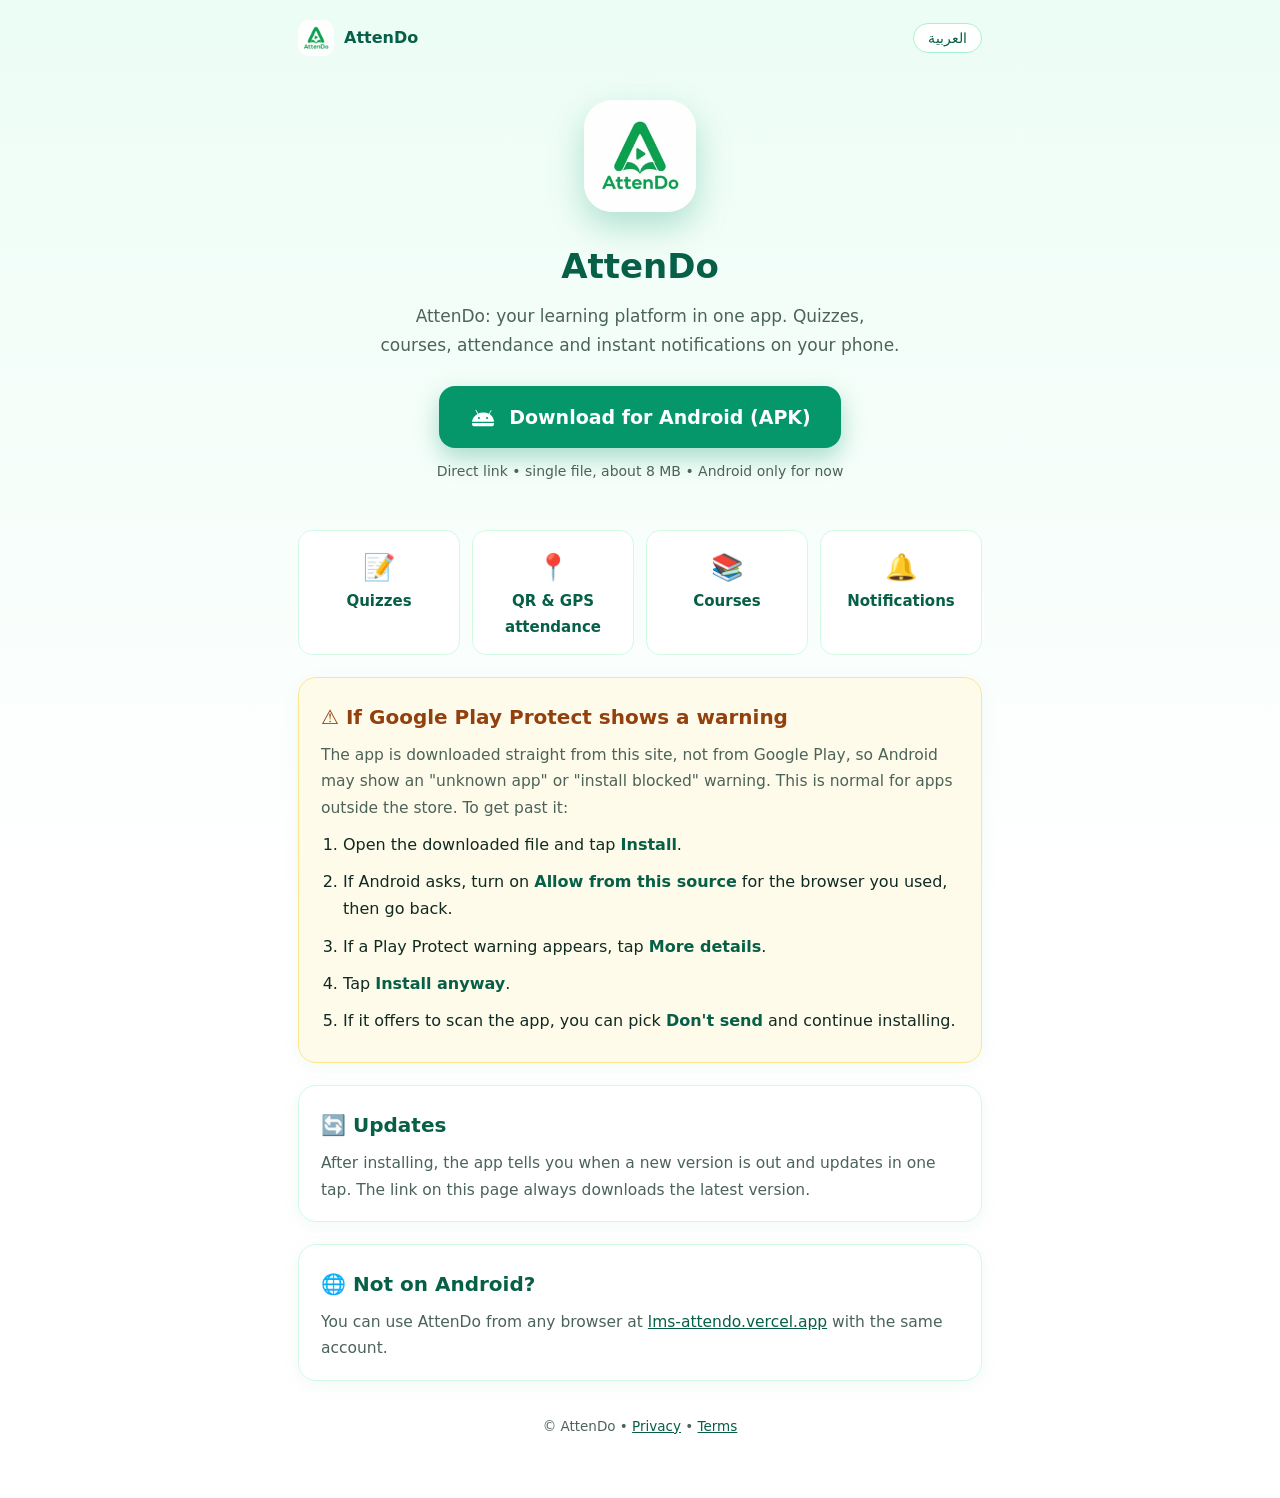
==== index.html @ 647e1b23 "Update fmt.Println message from 'Hello' to 'Goodbye'" ====
<!DOCTYPE html>
<html lang="ar" dir="rtl">
<head>
<meta charset="UTF-8">
<meta name="viewport" content="width=device-width, initial-scale=1">
<title>تحميل تطبيق AttenDo | أتيندو للأندرويد</title>
<meta name="description" content="حمّل تطبيق AttenDo (أتيندو) لأجهزة أندرويد برابط مباشر. Download the AttenDo Android app with a direct link.">
<meta name="theme-color" content="#059669">
<link rel="icon" href="[data-uri]">
<link rel="apple-touch-icon" href="[data-uri]">
<meta property="og:title" content="تحميل تطبيق AttenDo للأندرويد">
<meta property="og:description" content="تطبيق أتيندو التعليمي: اختبارات، حضور، مقررات. تحميل مباشر بدون متجر.">

<style>
*{box-sizing:border-box;margin:0;padding:0}
:root{--g:#059669;--gd:#065f46;--bg:#f0fdf4;--ink:#0f2a22;--mut:#4b6358}
body{font-family:system-ui,-apple-system,"Segoe UI",Tahoma,Arial,sans-serif;background:linear-gradient(180deg,#ecfdf5 0%,#fff 60%);color:var(--ink);line-height:1.7;min-height:100vh}
.wrap{max-width:720px;margin:0 auto;padding:20px 18px 60px}
.top{display:flex;justify-content:space-between;align-items:center;margin-bottom:8px}
.brand{display:flex;align-items:center;gap:10px;font-weight:800;color:var(--gd)}
.brand img{width:36px;height:36px;border-radius:10px}
.lang{border:1px solid #a7f3d0;background:#fff;color:var(--gd);border-radius:999px;padding:6px 14px;font-size:14px;cursor:pointer}
.hero{text-align:center;padding:36px 0 24px}
.hero img{width:112px;height:112px;border-radius:28px;box-shadow:0 14px 34px rgba(5,150,105,.28)}
h1{font-size:34px;margin:18px 0 6px;color:var(--gd)}
.sub{color:var(--mut);font-size:17px;max-width:520px;margin:0 auto 26px}
.btn{display:inline-flex;align-items:center;gap:12px;background:var(--g);color:#fff;text-decoration:none;font-weight:700;font-size:19px;padding:15px 30px;border-radius:16px;box-shadow:0 10px 24px rgba(5,150,105,.32);transition:transform .15s,background .15s}
.btn:hover{background:var(--gd);transform:translateY(-2px)}
.btn svg{width:28px;height:28px;fill:#fff;flex:none}
.meta{color:var(--mut);font-size:14px;margin-top:12px}
.card{background:#fff;border:1px solid #d1fae5;border-radius:18px;padding:22px 22px 18px;margin-top:22px;box-shadow:0 4px 18px rgba(5,150,105,.06)}
.card h2{font-size:20px;color:var(--gd);margin-bottom:8px}
.card p{color:var(--mut);font-size:15.5px}
ol{padding-inline-start:22px;margin-top:10px}
ol li{margin:10px 0;font-size:16px}
ol li b{color:var(--gd)}
.warn{background:#fffbeb;border-color:#fde68a}
.warn h2{color:#92400e}
.feat{display:grid;grid-template-columns:repeat(auto-fit,minmax(150px,1fr));gap:12px;margin-top:22px}
.feat div{background:#fff;border:1px solid #d1fae5;border-radius:14px;padding:14px;text-align:center;font-size:15px;font-weight:600;color:var(--gd)}
.feat .e{display:block;font-size:26px}
footer{text-align:center;color:var(--mut);font-size:13.5px;margin-top:34px}
a{color:var(--gd)}
.btn{color:#fff}
[data-l]{display:none}
html[lang=ar] [data-l=ar],html[lang=en] [data-l=en]{display:revert}
</style>
</head>
<body>
<div class="wrap">
  <div class="top">
    <div class="brand"><img src="[data-uri]" alt="AttenDo"><span>AttenDo</span></div>
    <button class="lang" id="lang" type="button">English</button>
  </div>

  <section class="hero">
    <img src="[data-uri]" alt="AttenDo">
    <h1>AttenDo</h1>
    <p class="sub" data-l="ar">أتيندو: منصتك التعليمية في تطبيق واحد. اختبارات ومقررات وحضور وإشعارات مباشرة على موبايلك.</p>
    <p class="sub" data-l="en">AttenDo: your learning platform in one app. Quizzes, courses, attendance and instant notifications on your phone.</p>
    <a class="btn" id="dl" href="https://github.com/edumahmoud/attendo-releases/releases/latest/download/AttenDo.apk" rel="noopener">
      <svg viewBox="0 0 24 24" aria-hidden="true"><path d="M17.6 9.5l1.7-3a.35.35 0 00-.6-.35l-1.7 3A10.2 10.2 0 0012 8.1c-1.5 0-2.9.3-4.1.9l-1.7-3a.35.35 0 10-.6.35l1.7 3A9.1 9.1 0 002.5 16h19a9.1 9.1 0 00-3.9-6.5zM8.5 13.7a.9.9 0 110-1.8.9.9 0 010 1.8zm7 0a.9.9 0 110-1.8.9.9 0 010 1.8zM2.5 17.2v.3A2.5 2.5 0 005 20h14a2.5 2.5 0 002.5-2.5v-.3z"/></svg>
      <span data-l="ar">تحميل للأندرويد (APK)</span><span data-l="en">Download for Android (APK)</span>
    </a>
    <p class="meta" data-l="ar">رابط مباشر • ملف واحد حوالي 8 ميجا • أندرويد فقط حاليًا</p>
    <p class="meta" data-l="en">Direct link • single file, about 8 MB • Android only for now</p>
  </section>

  <div class="feat">
    <div><span class="e">📝</span><b data-l="ar">اختبارات</b><b data-l="en">Quizzes</b></div>
    <div><span class="e">📍</span><b data-l="ar">حضور QR وGPS</b><b data-l="en">QR &amp; GPS attendance</b></div>
    <div><span class="e">📚</span><b data-l="ar">مقررات</b><b data-l="en">Courses</b></div>
    <div><span class="e">🔔</span><b data-l="ar">إشعارات</b><b data-l="en">Notifications</b></div>
  </div>

  <section class="card warn">
    <h2>⚠️ <span data-l="ar">لو ظهرت رسالة من Google Play Protect</span><span data-l="en">If Google Play Protect shows a warning</span></h2>
    <p data-l="ar">التطبيق بيتحمل مباشرة من الموقع مش من متجر Google Play، فأندرويد ممكن يعرض تحذير "تطبيق غير معروف" أو "تم حظر التثبيت". ده طبيعي لأي تطبيق خارج المتجر ولا يعني إن فيه مشكلة. خطوات التخطي:</p>
    <p data-l="en">The app is downloaded straight from this site, not from Google Play, so Android may show an "unknown app" or "install blocked" warning. This is normal for apps outside the store. To get past it:</p>
    <ol data-l="ar">
      <li>افتح الملف بعد التحميل واضغط <b>تثبيت</b>.</li>
      <li>لو طلب أندرويد السماح، فعّل <b>السماح من هذا المصدر</b> (للمتصفح اللي حمّلت منه) ثم ارجع.</li>
      <li>لو ظهر تحذير Play Protect، اضغط <b>مزيد من التفاصيل</b> (More details).</li>
      <li>اضغط <b>التثبيت على أي حال</b> (Install anyway).</li>
      <li>لو ظهر "فحص التطبيق"، ممكن تختار <b>عدم الإرسال</b> (Don't send) ثم تكمل التثبيت.</li>
    </ol>
    <ol data-l="en">
      <li>Open the downloaded file and tap <b>Install</b>.</li>
      <li>If Android asks, turn on <b>Allow from this source</b> for the browser you used, then go back.</li>
      <li>If a Play Protect warning appears, tap <b>More details</b>.</li>
      <li>Tap <b>Install anyway</b>.</li>
      <li>If it offers to scan the app, you can pick <b>Don't send</b> and continue installing.</li>
    </ol>
  </section>

  <section class="card">
    <h2>🔄 <span data-l="ar">التحديثات</span><span data-l="en">Updates</span></h2>
    <p data-l="ar">بعد التثبيت، التطبيق بيبلغك بنفسه لما يبقى فيه إصدار جديد ويحدّث بضغطة واحدة. الرابط هنا دايمًا بينزّل آخر إصدار.</p>
    <p data-l="en">After installing, the app tells you when a new version is out and updates in one tap. The link on this page always downloads the latest version.</p>
  </section>

  <section class="card">
    <h2>🌐 <span data-l="ar">مش أندرويد؟</span><span data-l="en">Not on Android?</span></h2>
    <p data-l="ar">تقدر تستخدم أتيندو من أي متصفح على <a href="https://lms-attendo.vercel.app">lms-attendo.vercel.app</a> بنفس الحساب.</p>
    <p data-l="en">You can use AttenDo from any browser at <a href="https://lms-attendo.vercel.app">lms-attendo.vercel.app</a> with the same account.</p>
  </section>

  <footer>
    <span data-l="ar">© AttenDo أتيندو • <a href="https://lms-attendo.vercel.app/privacy">الخصوصية</a> • <a href="https://lms-attendo.vercel.app/terms">الشروط</a></span>
    <span data-l="en">© AttenDo • <a href="https://lms-attendo.vercel.app/privacy">Privacy</a> • <a href="https://lms-attendo.vercel.app/terms">Terms</a></span>
  </footer>
</div>
<script>
(function(){
  var h=document.documentElement,b=document.getElementById('lang');
  function set(l){h.lang=l;h.dir=l==='ar'?'rtl':'ltr';b.textContent=l==='ar'?'English':'العربية';
    document.title=l==='ar'?'تحميل تطبيق AttenDo | أتيندو للأندرويد':'Download AttenDo for Android';
    try{localStorage.setItem('dl-lang',l)}catch(e){}}
  var s=null;try{s=localStorage.getItem('dl-lang')}catch(e){}
  if(!s&&!/^ar/i.test(navigator.language||'ar'))s='en';
  set(s||'ar');
  b.onclick=function(){set(h.lang==='ar'?'en':'ar')};
})();
</script>
</body>
</html>
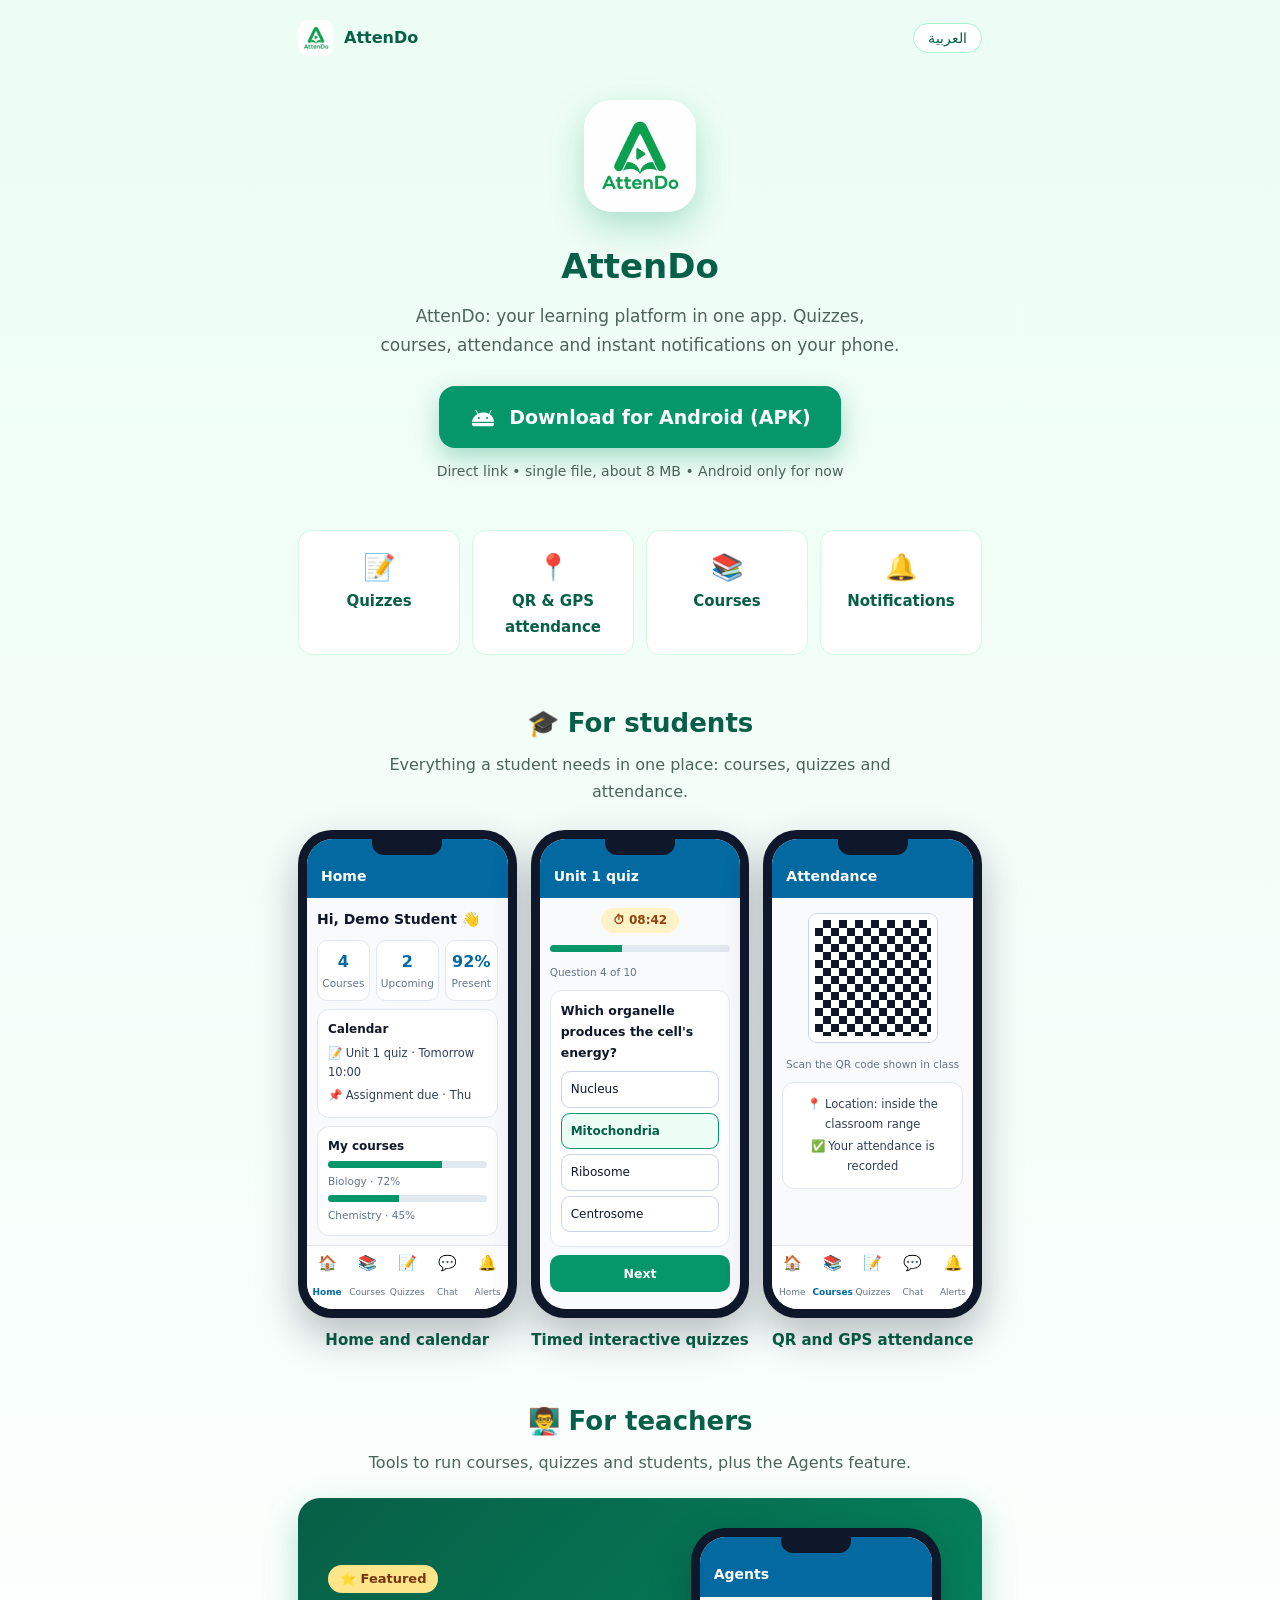
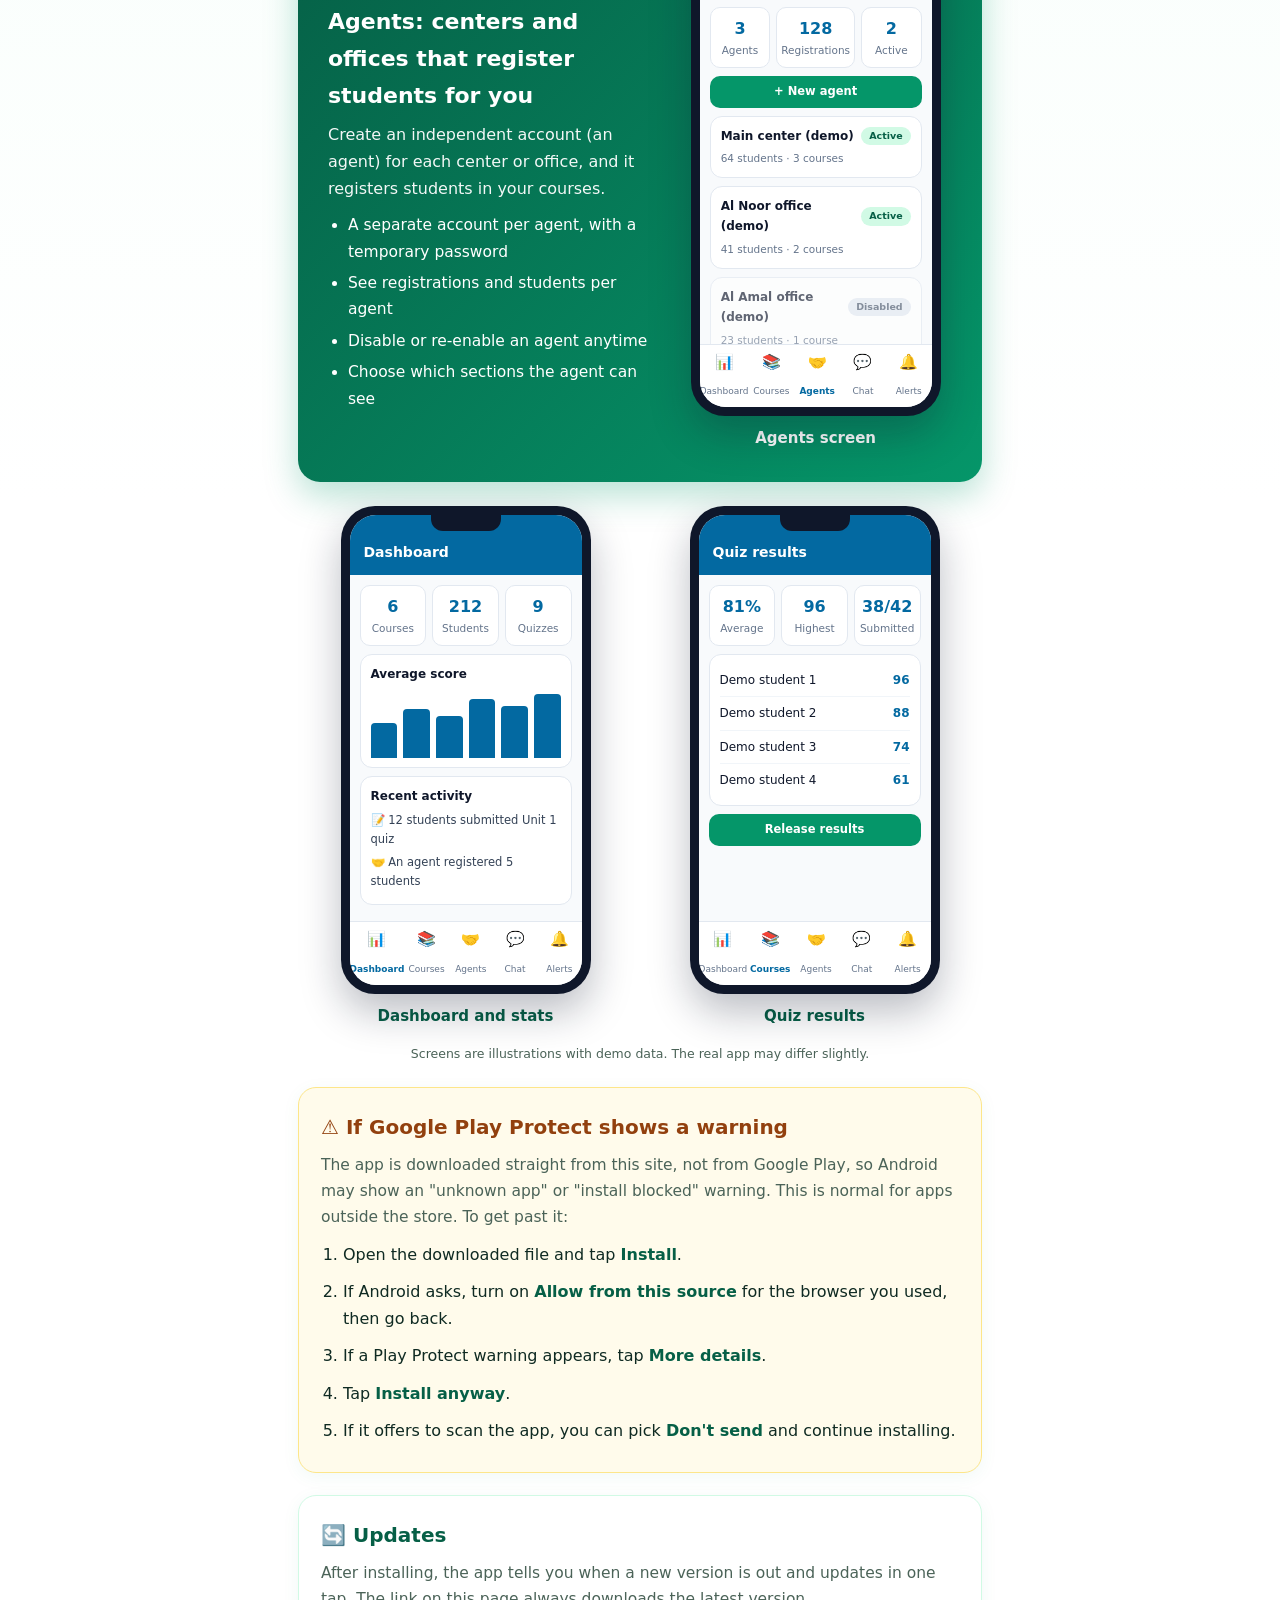
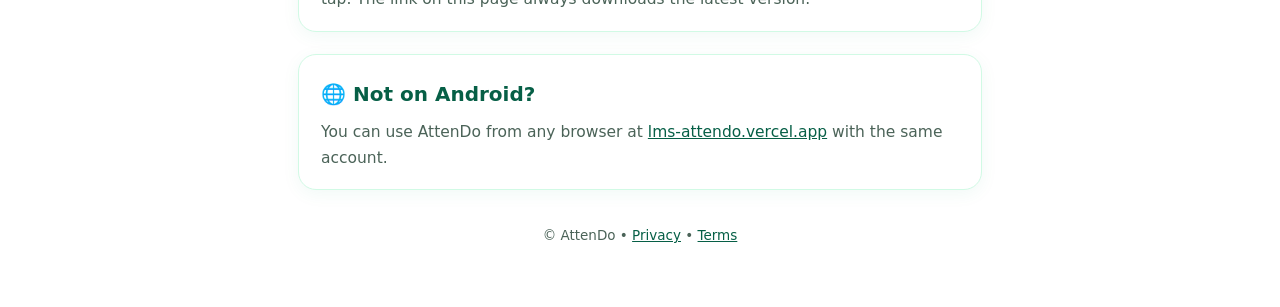
==== commit bd5e7fb6: "Add student and teacher screens, featured Agents section" ====
--- a/index.html
+++ b/index.html
@@ -44,6 +44,49 @@
 .btn{color:#fff}
 [data-l]{display:none}
 html[lang=ar] [data-l=ar],html[lang=en] [data-l=en]{display:revert}
+
+.sec{margin-top:46px}
+.sec>h2{font-size:26px;color:var(--gd);text-align:center}
+.sec>p.lead{color:var(--mut);text-align:center;max-width:560px;margin:6px auto 22px}
+.star{background:linear-gradient(135deg,#065f46,#059669);color:#fff;border-radius:22px;padding:24px 20px;display:grid;grid-template-columns:1fr;gap:18px;align-items:center;box-shadow:0 14px 34px rgba(5,150,105,.28)}
+.star h3{font-size:22px;margin-bottom:6px}.star p{opacity:.95;font-size:16px}
+.star ul{margin:10px 0 0;padding-inline-start:20px}.star li{margin:5px 0;font-size:15.5px}
+.tag{display:inline-block;background:#fde68a;color:#78350f;font-weight:700;font-size:13px;padding:3px 12px;border-radius:999px;margin-bottom:10px}
+.phones{display:grid;grid-template-columns:repeat(auto-fit,minmax(210px,1fr));gap:26px 14px;justify-items:center;margin-top:24px}
+.pf{margin:0;text-align:center;width:min(100%,250px)}
+.pf figcaption{margin-top:10px;font-weight:700;color:var(--gd);font-size:15px}
+.star .pf figcaption{color:#fff}
+.ph{background:#0f172a;border-radius:34px;padding:9px;box-shadow:0 18px 40px rgba(15,23,42,.28);position:relative}
+.nt{position:absolute;top:9px;left:50%;transform:translateX(-50%);width:70px;height:16px;background:#0f172a;border-radius:0 0 12px 12px;z-index:3}
+.sc{background:#f8fafc;border-radius:26px;height:470px;overflow:hidden;display:flex;flex-direction:column;text-align:start;color:#0f172a;direction:inherit}
+.ab{background:#0369a1;color:#fff;padding:26px 14px 10px;font-size:14px}
+.bd{flex:1;padding:10px;overflow:hidden;display:flex;flex-direction:column;gap:8px}
+.bd.c{align-items:center;text-align:center}
+.bn{display:flex;border-top:1px solid #e2e8f0;background:#fff;padding:5px 0}
+.bn div{flex:1;text-align:center;color:#64748b}.bn em{display:block;font-style:normal;font-size:15px}.bn small{font-size:9px}
+.bn .on{color:#0369a1;font-weight:700}
+.row3{display:flex;gap:6px}.st{flex:1;background:#fff;border:1px solid #e2e8f0;border-radius:10px;padding:7px 4px;text-align:center}
+.st b{display:block;font-size:16px;color:#0369a1}.st small{font-size:9px;display:block;white-space:nowrap;color:#64748b}
+.cd{background:#fff;border:1px solid #e2e8f0;border-radius:12px;padding:9px 10px;font-size:11.5px}
+.cd h4{font-size:12px;color:#0f172a;margin-bottom:4px}.cd p{margin:3px 0;color:#334155}
+.hi{font-weight:700;font-size:14px}
+.pb{height:7px;background:#e2e8f0;border-radius:9px;overflow:hidden;margin:4px 0}.pb i{display:block;height:100%;background:#059669}
+.bd small{font-size:10.5px;color:#64748b}
+.tm{align-self:center;background:#fef3c7;color:#92400e;border-radius:999px;padding:2px 12px;font-size:12px;font-weight:700}
+.q h4{font-size:12.5px;margin-bottom:8px}
+.op{border:1px solid #cbd5e1;border-radius:9px;padding:7px 9px;margin:5px 0;font-size:12px;background:#fff}
+.op.sel{border-color:#059669;background:#ecfdf5;color:#065f46;font-weight:700}
+.btn2{background:#059669;color:#fff;text-align:center;border-radius:10px;padding:8px;font-weight:700;font-size:12.5px}
+.btn2.sm{padding:6px;font-size:11.5px}
+.qr{width:128px;height:128px;margin:6px 0;border-radius:8px;background:
+ conic-gradient(#0f172a 25%,#fff 0 50%,#0f172a 0 75%,#fff 0) 0 0/16px 16px;border:6px solid #fff;box-shadow:0 0 0 1px #cbd5e1}
+.ag{display:flex;flex-wrap:wrap;align-items:center;gap:4px 6px}.ag b{font-size:12px;flex:1}.ag small{width:100%}
+.ag.off{opacity:.65}
+.bg{background:#d1fae5;color:#065f46;border-radius:999px;font-size:9.5px;padding:1px 8px;font-weight:700}.bg.g{background:#e2e8f0;color:#475569}
+.bars{display:flex;align-items:flex-end;gap:6px;height:70px}.bars i{flex:1;background:#0369a1;border-radius:4px 4px 0 0}
+.rw{display:flex;justify-content:space-between;padding:6px 0;border-bottom:1px solid #f1f5f9;font-size:12px}.rw:last-child{border:0}.rw b{color:#0369a1}
+.note{text-align:center;color:var(--mut);font-size:12.5px;margin-top:14px}
+@media(min-width:760px){.star{grid-template-columns:1.1fr .9fr;padding:30px}.star .pf{justify-self:center}}
 </style>
 </head>
 <body>
@@ -72,6 +115,64 @@
     <div><span class="e">📚</span><b data-l="ar">مقررات</b><b data-l="en">Courses</b></div>
     <div><span class="e">🔔</span><b data-l="ar">إشعارات</b><b data-l="en">Notifications</b></div>
   </div>
+
+
+  <section class="sec" id="student">
+    <h2>🎓 <span data-l="ar">للطالب</span><span data-l="en">For students</span></h2>
+    <p class="lead"><span data-l="ar">كل ما يحتاجه الطالب في مكان واحد: مقرراته واختباراته وحضوره.</span><span data-l="en">Everything a student needs in one place: courses, quizzes and attendance.</span></p>
+    <div class="phones">
+      <figure class="pf "><div class="ph"><div class="nt"></div><div class="sc"><div class="ab"><b><span data-l="ar">الرئيسية</span><span data-l="en">Home</span></b></div><div class="bd">
+<div class="hi"><span data-l="ar">أهلًا يا طالب تجريبي 👋</span><span data-l="en">Hi, Demo Student 👋</span></div>
+<div class="row3"><div class="st"><b>4</b><small><span data-l="ar">مقررات</span><span data-l="en">Courses</span></small></div><div class="st"><b>2</b><small><span data-l="ar">قادمة</span><span data-l="en">Upcoming</span></small></div><div class="st"><b>92%</b><small><span data-l="ar">الحضور</span><span data-l="en">Present</span></small></div></div>
+<div class="cd"><h4><span data-l="ar">التقويم</span><span data-l="en">Calendar</span></h4><p>📝 <span data-l="ar">اختبار الوحدة الأولى · غدًا 10:00</span><span data-l="en">Unit 1 quiz · Tomorrow 10:00</span></p><p>📌 <span data-l="ar">تسليم المهمة · الخميس</span><span data-l="en">Assignment due · Thu</span></p></div>
+<div class="cd"><h4><span data-l="ar">مقرراتي</span><span data-l="en">My courses</span></h4><div class="pb"><i style="width:72%"></i></div><small><span data-l="ar">الأحياء · 72%</span><span data-l="en">Biology · 72%</span></small><div class="pb"><i style="width:45%"></i></div><small><span data-l="ar">الكيمياء · 45%</span><span data-l="en">Chemistry · 45%</span></small></div>
+</div><div class="bn"><div class="on"><em>🏠</em><small><span data-l="ar">الرئيسية</span><span data-l="en">Home</span></small></div><div class=""><em>📚</em><small><span data-l="ar">المقررات</span><span data-l="en">Courses</span></small></div><div class=""><em>📝</em><small><span data-l="ar">الاختبارات</span><span data-l="en">Quizzes</span></small></div><div class=""><em>💬</em><small><span data-l="ar">المحادثات</span><span data-l="en">Chat</span></small></div><div class=""><em>🔔</em><small><span data-l="ar">الإشعارات</span><span data-l="en">Alerts</span></small></div></div></div></div><figcaption><span data-l="ar">الرئيسية والتقويم</span><span data-l="en">Home and calendar</span></figcaption></figure>
+      <figure class="pf "><div class="ph"><div class="nt"></div><div class="sc"><div class="ab"><b><span data-l="ar">اختبار الوحدة الأولى</span><span data-l="en">Unit 1 quiz</span></b></div><div class="bd">
+<div class="tm">⏱ 08:42</div><div class="pb"><i style="width:40%"></i></div><small><span data-l="ar">سؤال 4 من 10</span><span data-l="en">Question 4 of 10</span></small>
+<div class="cd q"><h4><span data-l="ar">أي عضو في الخلية مسؤول عن إنتاج الطاقة؟</span><span data-l="en">Which organelle produces the cell's energy?</span></h4>
+<div class="op"><span data-l="ar">النواة</span><span data-l="en">Nucleus</span></div><div class="op sel"><span data-l="ar">الميتوكوندريا</span><span data-l="en">Mitochondria</span></div><div class="op"><span data-l="ar">الريبوسوم</span><span data-l="en">Ribosome</span></div><div class="op"><span data-l="ar">الجسم المركزي</span><span data-l="en">Centrosome</span></div></div>
+<div class="btn2"><span data-l="ar">التالي</span><span data-l="en">Next</span></div></div></div></div><figcaption><span data-l="ar">اختبارات تفاعلية بتوقيت</span><span data-l="en">Timed interactive quizzes</span></figcaption></figure>
+      <figure class="pf "><div class="ph"><div class="nt"></div><div class="sc"><div class="ab"><b><span data-l="ar">تسجيل الحضور</span><span data-l="en">Attendance</span></b></div><div class="bd c">
+<div class="qr"></div><small><span data-l="ar">امسح رمز QR المعروض في القاعة</span><span data-l="en">Scan the QR code shown in class</span></small>
+<div class="cd" style="width:100%"><p>📍 <span data-l="ar">الموقع: داخل نطاق القاعة</span><span data-l="en">Location: inside the classroom range</span></p><p>✅ <span data-l="ar">تم تسجيل حضورك</span><span data-l="en">Your attendance is recorded</span></p></div></div><div class="bn"><div class=""><em>🏠</em><small><span data-l="ar">الرئيسية</span><span data-l="en">Home</span></small></div><div class="on"><em>📚</em><small><span data-l="ar">المقررات</span><span data-l="en">Courses</span></small></div><div class=""><em>📝</em><small><span data-l="ar">الاختبارات</span><span data-l="en">Quizzes</span></small></div><div class=""><em>💬</em><small><span data-l="ar">المحادثات</span><span data-l="en">Chat</span></small></div><div class=""><em>🔔</em><small><span data-l="ar">الإشعارات</span><span data-l="en">Alerts</span></small></div></div></div></div><figcaption><span data-l="ar">حضور بـ QR وGPS</span><span data-l="en">QR and GPS attendance</span></figcaption></figure>
+    </div>
+  </section>
+
+  <section class="sec" id="teacher">
+    <h2>👨‍🏫 <span data-l="ar">للمعلم</span><span data-l="en">For teachers</span></h2>
+    <p class="lead"><span data-l="ar">أدوات لإدارة المقررات والاختبارات والطلاب، ومعها ميزة الوكلاء.</span><span data-l="en">Tools to run courses, quizzes and students, plus the Agents feature.</span></p>
+    <div class="star">
+      <div>
+        <span class="tag">⭐ <span data-l="ar">ميزة مميزة</span><span data-l="en">Featured</span></span>
+        <h3><span data-l="ar">الوكلاء: مراكز ومكاتب تسجّل لك الطلاب</span><span data-l="en">Agents: centers and offices that register students for you</span></h3>
+        <p><span data-l="ar">أنشئ لكل مركز أو مكتب حسابًا مستقلًا (وكيل)، وهو يسجّل الطلاب في مقرراتك.</span><span data-l="en">Create an independent account (an agent) for each center or office, and it registers students in your courses.</span></p>
+        <ul>
+          <li><span data-l="ar">حساب مستقل لكل وكيل، بكلمة مرور مؤقتة</span><span data-l="en">A separate account per agent, with a temporary password</span></li>
+          <li><span data-l="ar">متابعة عدد التسجيلات والطلاب لكل وكيل</span><span data-l="en">See registrations and students per agent</span></li>
+          <li><span data-l="ar">إيقاف الوكيل أو تنشيطه في أي وقت</span><span data-l="en">Disable or re-enable an agent anytime</span></li>
+          <li><span data-l="ar">تحكّم في الأقسام التي يراها الوكيل</span><span data-l="en">Choose which sections the agent can see</span></li>
+        </ul>
+      </div>
+      <figure class="pf "><div class="ph"><div class="nt"></div><div class="sc"><div class="ab"><b><span data-l="ar">الوكلاء</span><span data-l="en">Agents</span></b></div><div class="bd">
+<div class="row3"><div class="st"><b>3</b><small><span data-l="ar">الوكلاء</span><span data-l="en">Agents</span></small></div><div class="st"><b>128</b><small><span data-l="ar">تسجيلات</span><span data-l="en">Registrations</span></small></div><div class="st"><b>2</b><small><span data-l="ar">نشط</span><span data-l="en">Active</span></small></div></div>
+<div class="btn2 sm">+ <span data-l="ar">وكيل جديد</span><span data-l="en">New agent</span></div>
+<div class="cd ag"><b><span data-l="ar">المركز الرئيسي (تجريبي)</span><span data-l="en">Main center (demo)</span></b><span class="bg"><span data-l="ar">نشط</span><span data-l="en">Active</span></span><small><span data-l="ar">64 طالب · 3 مقررات</span><span data-l="en">64 students · 3 courses</span></small></div>
+<div class="cd ag"><b><span data-l="ar">مكتب النور (تجريبي)</span><span data-l="en">Al Noor office (demo)</span></b><span class="bg"><span data-l="ar">نشط</span><span data-l="en">Active</span></span><small><span data-l="ar">41 طالب · 2 مقررات</span><span data-l="en">41 students · 2 courses</span></small></div>
+<div class="cd ag off"><b><span data-l="ar">مكتب الأمل (تجريبي)</span><span data-l="en">Al Amal office (demo)</span></b><span class="bg g"><span data-l="ar">معطّل</span><span data-l="en">Disabled</span></span><small><span data-l="ar">23 طالب · مقرر واحد</span><span data-l="en">23 students · 1 course</span></small></div>
+</div><div class="bn"><div class=""><em>📊</em><small><span data-l="ar">لوحة التحكم</span><span data-l="en">Dashboard</span></small></div><div class=""><em>📚</em><small><span data-l="ar">المقررات</span><span data-l="en">Courses</span></small></div><div class="on"><em>🤝</em><small><span data-l="ar">الوكلاء</span><span data-l="en">Agents</span></small></div><div class=""><em>💬</em><small><span data-l="ar">المحادثات</span><span data-l="en">Chat</span></small></div><div class=""><em>🔔</em><small><span data-l="ar">الإشعارات</span><span data-l="en">Alerts</span></small></div></div></div></div><figcaption><span data-l="ar">شاشة الوكلاء</span><span data-l="en">Agents screen</span></figcaption></figure>
+    </div>
+    <div class="phones">
+      <figure class="pf "><div class="ph"><div class="nt"></div><div class="sc"><div class="ab"><b><span data-l="ar">لوحة التحكم</span><span data-l="en">Dashboard</span></b></div><div class="bd">
+<div class="row3"><div class="st"><b>6</b><small><span data-l="ar">مقررات</span><span data-l="en">Courses</span></small></div><div class="st"><b>212</b><small><span data-l="ar">طلاب</span><span data-l="en">Students</span></small></div><div class="st"><b>9</b><small><span data-l="ar">اختبارات</span><span data-l="en">Quizzes</span></small></div></div>
+<div class="cd"><h4><span data-l="ar">متوسط الدرجات</span><span data-l="en">Average score</span></h4><div class="bars"><i style="height:50%"></i><i style="height:70%"></i><i style="height:60%"></i><i style="height:85%"></i><i style="height:75%"></i><i style="height:92%"></i></div></div>
+<div class="cd"><h4><span data-l="ar">آخر النشاط</span><span data-l="en">Recent activity</span></h4><p>📝 <span data-l="ar">12 طالب سلّموا اختبار الوحدة 1</span><span data-l="en">12 students submitted Unit 1 quiz</span></p><p>🤝 <span data-l="ar">وكيل جديد سجّل 5 طلاب</span><span data-l="en">An agent registered 5 students</span></p></div></div><div class="bn"><div class="on"><em>📊</em><small><span data-l="ar">لوحة التحكم</span><span data-l="en">Dashboard</span></small></div><div class=""><em>📚</em><small><span data-l="ar">المقررات</span><span data-l="en">Courses</span></small></div><div class=""><em>🤝</em><small><span data-l="ar">الوكلاء</span><span data-l="en">Agents</span></small></div><div class=""><em>💬</em><small><span data-l="ar">المحادثات</span><span data-l="en">Chat</span></small></div><div class=""><em>🔔</em><small><span data-l="ar">الإشعارات</span><span data-l="en">Alerts</span></small></div></div></div></div><figcaption><span data-l="ar">لوحة التحكم والإحصائيات</span><span data-l="en">Dashboard and stats</span></figcaption></figure>
+      <figure class="pf "><div class="ph"><div class="nt"></div><div class="sc"><div class="ab"><b><span data-l="ar">نتائج الاختبار</span><span data-l="en">Quiz results</span></b></div><div class="bd">
+<div class="row3"><div class="st"><b>81%</b><small><span data-l="ar">المتوسط</span><span data-l="en">Average</span></small></div><div class="st"><b>96</b><small><span data-l="ar">أعلى درجة</span><span data-l="en">Highest</span></small></div><div class="st"><b>38/42</b><small><span data-l="ar">سلّموا</span><span data-l="en">Submitted</span></small></div></div>
+<div class="cd"><div class="rw"><span><span data-l="ar">طالب تجريبي ١</span><span data-l="en">Demo student 1</span></span><b>96</b></div><div class="rw"><span><span data-l="ar">طالب تجريبي ٢</span><span data-l="en">Demo student 2</span></span><b>88</b></div><div class="rw"><span><span data-l="ar">طالب تجريبي ٣</span><span data-l="en">Demo student 3</span></span><b>74</b></div><div class="rw"><span><span data-l="ar">طالب تجريبي ٤</span><span data-l="en">Demo student 4</span></span><b>61</b></div></div>
+<div class="btn2 sm"><span data-l="ar">إظهار النتائج للطلاب</span><span data-l="en">Release results</span></div></div><div class="bn"><div class=""><em>📊</em><small><span data-l="ar">لوحة التحكم</span><span data-l="en">Dashboard</span></small></div><div class="on"><em>📚</em><small><span data-l="ar">المقررات</span><span data-l="en">Courses</span></small></div><div class=""><em>🤝</em><small><span data-l="ar">الوكلاء</span><span data-l="en">Agents</span></small></div><div class=""><em>💬</em><small><span data-l="ar">المحادثات</span><span data-l="en">Chat</span></small></div><div class=""><em>🔔</em><small><span data-l="ar">الإشعارات</span><span data-l="en">Alerts</span></small></div></div></div></div><figcaption><span data-l="ar">نتائج الاختبارات</span><span data-l="en">Quiz results</span></figcaption></figure>
+    </div>
+    <p class="note"><span data-l="ar">الشاشات توضيحية وببيانات تجريبية. شكل التطبيق الفعلي قد يختلف قليلًا.</span><span data-l="en">Screens are illustrations with demo data. The real app may differ slightly.</span></p>
+  </section>
 
   <section class="card warn">
     <h2>⚠️ <span data-l="ar">لو ظهرت رسالة من Google Play Protect</span><span data-l="en">If Google Play Protect shows a warning</span></h2>
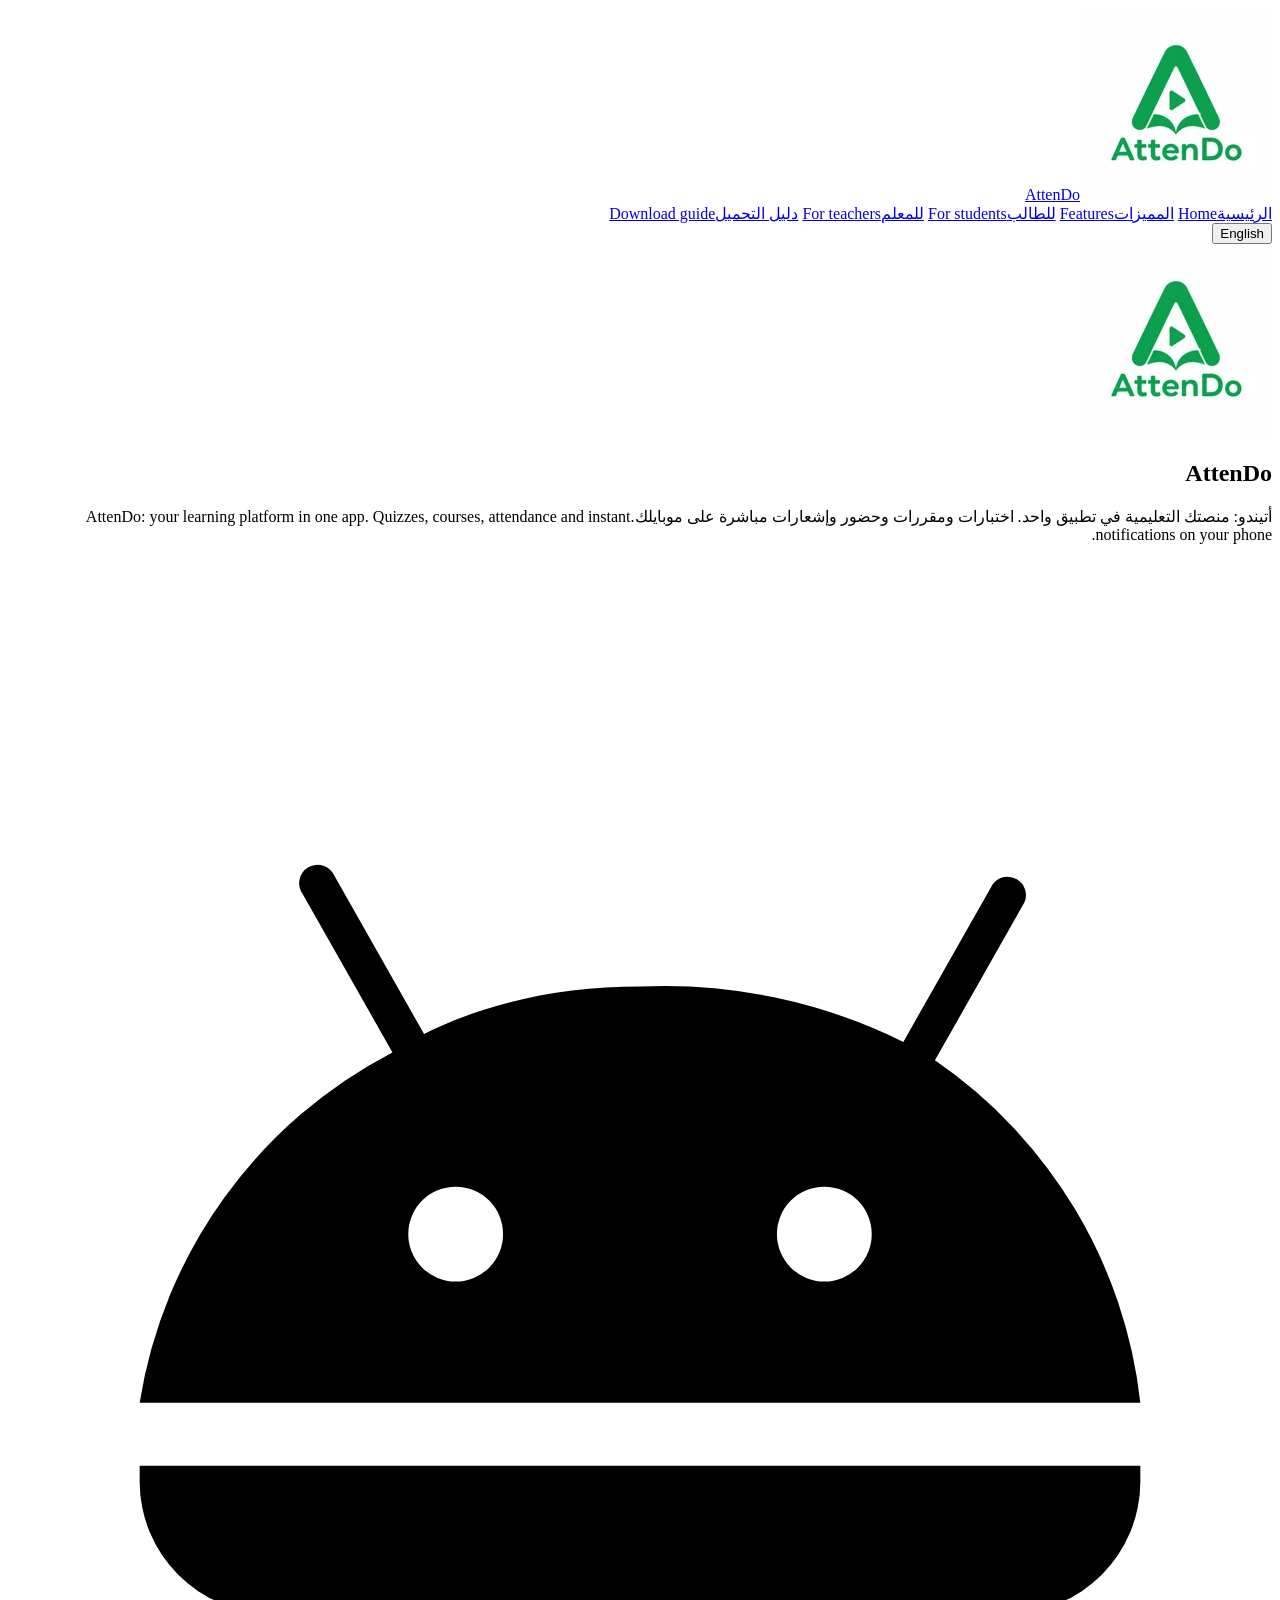
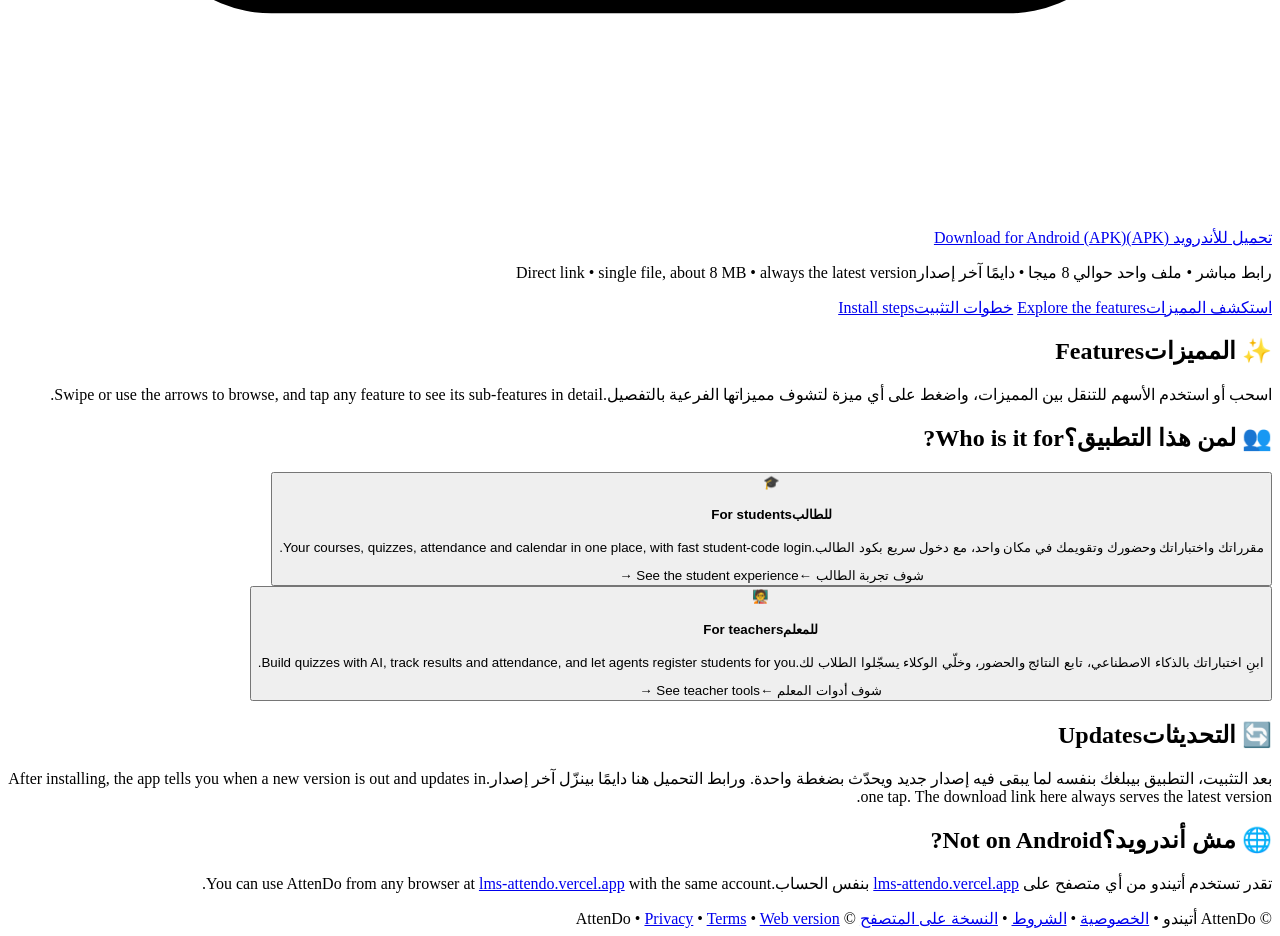
==== commit c6e3938e: "Rebuild home page for multi-page site with features carousel" ====
--- a/index.html
+++ b/index.html
@@ -3,224 +3,98 @@
 <head>
 <meta charset="UTF-8">
 <meta name="viewport" content="width=device-width, initial-scale=1">
-<title>تحميل تطبيق AttenDo | أتيندو للأندرويد</title>
-<meta name="description" content="حمّل تطبيق AttenDo (أتيندو) لأجهزة أندرويد برابط مباشر. Download the AttenDo Android app with a direct link.">
+<title>AttenDo أتيندو | تحميل تطبيق الأندرويد</title>
+<meta name="description" content="حمّل تطبيق AttenDo (أتيندو) لأجهزة أندرويد برابط مباشر: اختبارات، حضور، مقررات، وكلاء. Download the AttenDo Android app with a direct link.">
 <meta name="theme-color" content="#059669">
-<link rel="icon" href="[data-uri]">
+<link rel="icon" href="[data-uri]">
 <link rel="apple-touch-icon" href="[data-uri]">
-<meta property="og:title" content="تحميل تطبيق AttenDo للأندرويد">
-<meta property="og:description" content="تطبيق أتيندو التعليمي: اختبارات، حضور، مقررات. تحميل مباشر بدون متجر.">
-
-<style>
-*{box-sizing:border-box;margin:0;padding:0}
-:root{--g:#059669;--gd:#065f46;--bg:#f0fdf4;--ink:#0f2a22;--mut:#4b6358}
-body{font-family:system-ui,-apple-system,"Segoe UI",Tahoma,Arial,sans-serif;background:linear-gradient(180deg,#ecfdf5 0%,#fff 60%);color:var(--ink);line-height:1.7;min-height:100vh}
-.wrap{max-width:720px;margin:0 auto;padding:20px 18px 60px}
-.top{display:flex;justify-content:space-between;align-items:center;margin-bottom:8px}
-.brand{display:flex;align-items:center;gap:10px;font-weight:800;color:var(--gd)}
-.brand img{width:36px;height:36px;border-radius:10px}
-.lang{border:1px solid #a7f3d0;background:#fff;color:var(--gd);border-radius:999px;padding:6px 14px;font-size:14px;cursor:pointer}
-.hero{text-align:center;padding:36px 0 24px}
-.hero img{width:112px;height:112px;border-radius:28px;box-shadow:0 14px 34px rgba(5,150,105,.28)}
-h1{font-size:34px;margin:18px 0 6px;color:var(--gd)}
-.sub{color:var(--mut);font-size:17px;max-width:520px;margin:0 auto 26px}
-.btn{display:inline-flex;align-items:center;gap:12px;background:var(--g);color:#fff;text-decoration:none;font-weight:700;font-size:19px;padding:15px 30px;border-radius:16px;box-shadow:0 10px 24px rgba(5,150,105,.32);transition:transform .15s,background .15s}
-.btn:hover{background:var(--gd);transform:translateY(-2px)}
-.btn svg{width:28px;height:28px;fill:#fff;flex:none}
-.meta{color:var(--mut);font-size:14px;margin-top:12px}
-.card{background:#fff;border:1px solid #d1fae5;border-radius:18px;padding:22px 22px 18px;margin-top:22px;box-shadow:0 4px 18px rgba(5,150,105,.06)}
-.card h2{font-size:20px;color:var(--gd);margin-bottom:8px}
-.card p{color:var(--mut);font-size:15.5px}
-ol{padding-inline-start:22px;margin-top:10px}
-ol li{margin:10px 0;font-size:16px}
-ol li b{color:var(--gd)}
-.warn{background:#fffbeb;border-color:#fde68a}
-.warn h2{color:#92400e}
-.feat{display:grid;grid-template-columns:repeat(auto-fit,minmax(150px,1fr));gap:12px;margin-top:22px}
-.feat div{background:#fff;border:1px solid #d1fae5;border-radius:14px;padding:14px;text-align:center;font-size:15px;font-weight:600;color:var(--gd)}
-.feat .e{display:block;font-size:26px}
-footer{text-align:center;color:var(--mut);font-size:13.5px;margin-top:34px}
-a{color:var(--gd)}
-.btn{color:#fff}
-[data-l]{display:none}
-html[lang=ar] [data-l=ar],html[lang=en] [data-l=en]{display:revert}
-
-.sec{margin-top:46px}
-.sec>h2{font-size:26px;color:var(--gd);text-align:center}
-.sec>p.lead{color:var(--mut);text-align:center;max-width:560px;margin:6px auto 22px}
-.star{background:linear-gradient(135deg,#065f46,#059669);color:#fff;border-radius:22px;padding:24px 20px;display:grid;grid-template-columns:1fr;gap:18px;align-items:center;box-shadow:0 14px 34px rgba(5,150,105,.28)}
-.star h3{font-size:22px;margin-bottom:6px}.star p{opacity:.95;font-size:16px}
-.star ul{margin:10px 0 0;padding-inline-start:20px}.star li{margin:5px 0;font-size:15.5px}
-.tag{display:inline-block;background:#fde68a;color:#78350f;font-weight:700;font-size:13px;padding:3px 12px;border-radius:999px;margin-bottom:10px}
-.phones{display:grid;grid-template-columns:repeat(auto-fit,minmax(210px,1fr));gap:26px 14px;justify-items:center;margin-top:24px}
-.pf{margin:0;text-align:center;width:min(100%,250px)}
-.pf figcaption{margin-top:10px;font-weight:700;color:var(--gd);font-size:15px}
-.star .pf figcaption{color:#fff}
-.ph{background:#0f172a;border-radius:34px;padding:9px;box-shadow:0 18px 40px rgba(15,23,42,.28);position:relative}
-.nt{position:absolute;top:9px;left:50%;transform:translateX(-50%);width:70px;height:16px;background:#0f172a;border-radius:0 0 12px 12px;z-index:3}
-.sc{background:#f8fafc;border-radius:26px;height:470px;overflow:hidden;display:flex;flex-direction:column;text-align:start;color:#0f172a;direction:inherit}
-.ab{background:#0369a1;color:#fff;padding:26px 14px 10px;font-size:14px}
-.bd{flex:1;padding:10px;overflow:hidden;display:flex;flex-direction:column;gap:8px}
-.bd.c{align-items:center;text-align:center}
-.bn{display:flex;border-top:1px solid #e2e8f0;background:#fff;padding:5px 0}
-.bn div{flex:1;text-align:center;color:#64748b}.bn em{display:block;font-style:normal;font-size:15px}.bn small{font-size:9px}
-.bn .on{color:#0369a1;font-weight:700}
-.row3{display:flex;gap:6px}.st{flex:1;background:#fff;border:1px solid #e2e8f0;border-radius:10px;padding:7px 4px;text-align:center}
-.st b{display:block;font-size:16px;color:#0369a1}.st small{font-size:9px;display:block;white-space:nowrap;color:#64748b}
-.cd{background:#fff;border:1px solid #e2e8f0;border-radius:12px;padding:9px 10px;font-size:11.5px}
-.cd h4{font-size:12px;color:#0f172a;margin-bottom:4px}.cd p{margin:3px 0;color:#334155}
-.hi{font-weight:700;font-size:14px}
-.pb{height:7px;background:#e2e8f0;border-radius:9px;overflow:hidden;margin:4px 0}.pb i{display:block;height:100%;background:#059669}
-.bd small{font-size:10.5px;color:#64748b}
-.tm{align-self:center;background:#fef3c7;color:#92400e;border-radius:999px;padding:2px 12px;font-size:12px;font-weight:700}
-.q h4{font-size:12.5px;margin-bottom:8px}
-.op{border:1px solid #cbd5e1;border-radius:9px;padding:7px 9px;margin:5px 0;font-size:12px;background:#fff}
-.op.sel{border-color:#059669;background:#ecfdf5;color:#065f46;font-weight:700}
-.btn2{background:#059669;color:#fff;text-align:center;border-radius:10px;padding:8px;font-weight:700;font-size:12.5px}
-.btn2.sm{padding:6px;font-size:11.5px}
-.qr{width:128px;height:128px;margin:6px 0;border-radius:8px;background:
- conic-gradient(#0f172a 25%,#fff 0 50%,#0f172a 0 75%,#fff 0) 0 0/16px 16px;border:6px solid #fff;box-shadow:0 0 0 1px #cbd5e1}
-.ag{display:flex;flex-wrap:wrap;align-items:center;gap:4px 6px}.ag b{font-size:12px;flex:1}.ag small{width:100%}
-.ag.off{opacity:.65}
-.bg{background:#d1fae5;color:#065f46;border-radius:999px;font-size:9.5px;padding:1px 8px;font-weight:700}.bg.g{background:#e2e8f0;color:#475569}
-.bars{display:flex;align-items:flex-end;gap:6px;height:70px}.bars i{flex:1;background:#0369a1;border-radius:4px 4px 0 0}
-.rw{display:flex;justify-content:space-between;padding:6px 0;border-bottom:1px solid #f1f5f9;font-size:12px}.rw:last-child{border:0}.rw b{color:#0369a1}
-.note{text-align:center;color:var(--mut);font-size:12.5px;margin-top:14px}
-@media(min-width:760px){.star{grid-template-columns:1.1fr .9fr;padding:30px}.star .pf{justify-self:center}}
-</style>
+<meta property="og:title" content="AttenDo أتيندو | تطبيق الأندرويد">
+<meta property="og:description" content="تطبيق أتيندو التعليمي: اختبارات، حضور، مقررات، وكلاء. تحميل مباشر بدون متجر.">
+<link rel="stylesheet" href="assets/style.css">
 </head>
 <body>
+<header class="hdr"><div class="bar">
+  <a class="brand" href="index.html"><img src="[data-uri]" alt="AttenDo"><span>AttenDo</span></a>
+  <nav class="nav">
+    <a href="index.html"><span data-l="ar">الرئيسية</span><span data-l="en">Home</span></a>
+    <a href="features.html"><span data-l="ar">المميزات</span><span data-l="en">Features</span></a>
+    <a href="student.html"><span data-l="ar">للطالب</span><span data-l="en">For students</span></a>
+    <a href="teacher.html"><span data-l="ar">للمعلم</span><span data-l="en">For teachers</span></a>
+    <a href="download.html"><span data-l="ar">دليل التحميل</span><span data-l="en">Download guide</span></a>
+  </nav>
+  <button class="lang" id="lang" type="button">English</button>
+</div></header>
+
 <div class="wrap">
-  <div class="top">
-    <div class="brand"><img src="[data-uri]" alt="AttenDo"><span>AttenDo</span></div>
-    <button class="lang" id="lang" type="button">English</button>
-  </div>
-
   <section class="hero">
     <img src="[data-uri]" alt="AttenDo">
     <h1>AttenDo</h1>
-    <p class="sub" data-l="ar">أتيندو: منصتك التعليمية في تطبيق واحد. اختبارات ومقررات وحضور وإشعارات مباشرة على موبايلك.</p>
-    <p class="sub" data-l="en">AttenDo: your learning platform in one app. Quizzes, courses, attendance and instant notifications on your phone.</p>
-    <a class="btn" id="dl" href="https://github.com/edumahmoud/attendo-releases/releases/latest/download/AttenDo.apk" rel="noopener">
+    <p class="sub"><span data-l="ar">أتيندو: منصتك التعليمية في تطبيق واحد. اختبارات ومقررات وحضور وإشعارات مباشرة على موبايلك.</span><span data-l="en">AttenDo: your learning platform in one app. Quizzes, courses, attendance and instant notifications on your phone.</span></p>
+    <a class="btn" href="https://github.com/edumahmoud/attendo-releases/releases/latest/download/AttenDo.apk" rel="noopener">
       <svg viewBox="0 0 24 24" aria-hidden="true"><path d="M17.6 9.5l1.7-3a.35.35 0 00-.6-.35l-1.7 3A10.2 10.2 0 0012 8.1c-1.5 0-2.9.3-4.1.9l-1.7-3a.35.35 0 10-.6.35l1.7 3A9.1 9.1 0 002.5 16h19a9.1 9.1 0 00-3.9-6.5zM8.5 13.7a.9.9 0 110-1.8.9.9 0 010 1.8zm7 0a.9.9 0 110-1.8.9.9 0 010 1.8zM2.5 17.2v.3A2.5 2.5 0 005 20h14a2.5 2.5 0 002.5-2.5v-.3z"/></svg>
       <span data-l="ar">تحميل للأندرويد (APK)</span><span data-l="en">Download for Android (APK)</span>
     </a>
-    <p class="meta" data-l="ar">رابط مباشر • ملف واحد حوالي 8 ميجا • أندرويد فقط حاليًا</p>
-    <p class="meta" data-l="en">Direct link • single file, about 8 MB • Android only for now</p>
-  </section>
-
-  <div class="feat">
-    <div><span class="e">📝</span><b data-l="ar">اختبارات</b><b data-l="en">Quizzes</b></div>
-    <div><span class="e">📍</span><b data-l="ar">حضور QR وGPS</b><b data-l="en">QR &amp; GPS attendance</b></div>
-    <div><span class="e">📚</span><b data-l="ar">مقررات</b><b data-l="en">Courses</b></div>
-    <div><span class="e">🔔</span><b data-l="ar">إشعارات</b><b data-l="en">Notifications</b></div>
-  </div>
-
-
-  <section class="sec" id="student">
-    <h2>🎓 <span data-l="ar">للطالب</span><span data-l="en">For students</span></h2>
-    <p class="lead"><span data-l="ar">كل ما يحتاجه الطالب في مكان واحد: مقرراته واختباراته وحضوره.</span><span data-l="en">Everything a student needs in one place: courses, quizzes and attendance.</span></p>
-    <div class="phones">
-      <figure class="pf "><div class="ph"><div class="nt"></div><div class="sc"><div class="ab"><b><span data-l="ar">الرئيسية</span><span data-l="en">Home</span></b></div><div class="bd">
-<div class="hi"><span data-l="ar">أهلًا يا طالب تجريبي 👋</span><span data-l="en">Hi, Demo Student 👋</span></div>
-<div class="row3"><div class="st"><b>4</b><small><span data-l="ar">مقررات</span><span data-l="en">Courses</span></small></div><div class="st"><b>2</b><small><span data-l="ar">قادمة</span><span data-l="en">Upcoming</span></small></div><div class="st"><b>92%</b><small><span data-l="ar">الحضور</span><span data-l="en">Present</span></small></div></div>
-<div class="cd"><h4><span data-l="ar">التقويم</span><span data-l="en">Calendar</span></h4><p>📝 <span data-l="ar">اختبار الوحدة الأولى · غدًا 10:00</span><span data-l="en">Unit 1 quiz · Tomorrow 10:00</span></p><p>📌 <span data-l="ar">تسليم المهمة · الخميس</span><span data-l="en">Assignment due · Thu</span></p></div>
-<div class="cd"><h4><span data-l="ar">مقرراتي</span><span data-l="en">My courses</span></h4><div class="pb"><i style="width:72%"></i></div><small><span data-l="ar">الأحياء · 72%</span><span data-l="en">Biology · 72%</span></small><div class="pb"><i style="width:45%"></i></div><small><span data-l="ar">الكيمياء · 45%</span><span data-l="en">Chemistry · 45%</span></small></div>
-</div><div class="bn"><div class="on"><em>🏠</em><small><span data-l="ar">الرئيسية</span><span data-l="en">Home</span></small></div><div class=""><em>📚</em><small><span data-l="ar">المقررات</span><span data-l="en">Courses</span></small></div><div class=""><em>📝</em><small><span data-l="ar">الاختبارات</span><span data-l="en">Quizzes</span></small></div><div class=""><em>💬</em><small><span data-l="ar">المحادثات</span><span data-l="en">Chat</span></small></div><div class=""><em>🔔</em><small><span data-l="ar">الإشعارات</span><span data-l="en">Alerts</span></small></div></div></div></div><figcaption><span data-l="ar">الرئيسية والتقويم</span><span data-l="en">Home and calendar</span></figcaption></figure>
-      <figure class="pf "><div class="ph"><div class="nt"></div><div class="sc"><div class="ab"><b><span data-l="ar">اختبار الوحدة الأولى</span><span data-l="en">Unit 1 quiz</span></b></div><div class="bd">
-<div class="tm">⏱ 08:42</div><div class="pb"><i style="width:40%"></i></div><small><span data-l="ar">سؤال 4 من 10</span><span data-l="en">Question 4 of 10</span></small>
-<div class="cd q"><h4><span data-l="ar">أي عضو في الخلية مسؤول عن إنتاج الطاقة؟</span><span data-l="en">Which organelle produces the cell's energy?</span></h4>
-<div class="op"><span data-l="ar">النواة</span><span data-l="en">Nucleus</span></div><div class="op sel"><span data-l="ar">الميتوكوندريا</span><span data-l="en">Mitochondria</span></div><div class="op"><span data-l="ar">الريبوسوم</span><span data-l="en">Ribosome</span></div><div class="op"><span data-l="ar">الجسم المركزي</span><span data-l="en">Centrosome</span></div></div>
-<div class="btn2"><span data-l="ar">التالي</span><span data-l="en">Next</span></div></div></div></div><figcaption><span data-l="ar">اختبارات تفاعلية بتوقيت</span><span data-l="en">Timed interactive quizzes</span></figcaption></figure>
-      <figure class="pf "><div class="ph"><div class="nt"></div><div class="sc"><div class="ab"><b><span data-l="ar">تسجيل الحضور</span><span data-l="en">Attendance</span></b></div><div class="bd c">
-<div class="qr"></div><small><span data-l="ar">امسح رمز QR المعروض في القاعة</span><span data-l="en">Scan the QR code shown in class</span></small>
-<div class="cd" style="width:100%"><p>📍 <span data-l="ar">الموقع: داخل نطاق القاعة</span><span data-l="en">Location: inside the classroom range</span></p><p>✅ <span data-l="ar">تم تسجيل حضورك</span><span data-l="en">Your attendance is recorded</span></p></div></div><div class="bn"><div class=""><em>🏠</em><small><span data-l="ar">الرئيسية</span><span data-l="en">Home</span></small></div><div class="on"><em>📚</em><small><span data-l="ar">المقررات</span><span data-l="en">Courses</span></small></div><div class=""><em>📝</em><small><span data-l="ar">الاختبارات</span><span data-l="en">Quizzes</span></small></div><div class=""><em>💬</em><small><span data-l="ar">المحادثات</span><span data-l="en">Chat</span></small></div><div class=""><em>🔔</em><small><span data-l="ar">الإشعارات</span><span data-l="en">Alerts</span></small></div></div></div></div><figcaption><span data-l="ar">حضور بـ QR وGPS</span><span data-l="en">QR and GPS attendance</span></figcaption></figure>
+    <p class="meta"><span data-l="ar">رابط مباشر • ملف واحد حوالي 8 ميجا • دايمًا آخر إصدار</span><span data-l="en">Direct link • single file, about 8 MB • always the latest version</span></p>
+    <div class="cta-row">
+      <a class="btn ghost" href="features.html"><span data-l="ar">استكشف المميزات</span><span data-l="en">Explore the features</span></a>
+      <a class="btn ghost" href="download.html"><span data-l="ar">خطوات التثبيت</span><span data-l="en">Install steps</span></a>
     </div>
   </section>
 
-  <section class="sec" id="teacher">
-    <h2>👨‍🏫 <span data-l="ar">للمعلم</span><span data-l="en">For teachers</span></h2>
-    <p class="lead"><span data-l="ar">أدوات لإدارة المقررات والاختبارات والطلاب، ومعها ميزة الوكلاء.</span><span data-l="en">Tools to run courses, quizzes and students, plus the Agents feature.</span></p>
-    <div class="star">
-      <div>
-        <span class="tag">⭐ <span data-l="ar">ميزة مميزة</span><span data-l="en">Featured</span></span>
-        <h3><span data-l="ar">الوكلاء: مراكز ومكاتب تسجّل لك الطلاب</span><span data-l="en">Agents: centers and offices that register students for you</span></h3>
-        <p><span data-l="ar">أنشئ لكل مركز أو مكتب حسابًا مستقلًا (وكيل)، وهو يسجّل الطلاب في مقرراتك.</span><span data-l="en">Create an independent account (an agent) for each center or office, and it registers students in your courses.</span></p>
-        <ul>
-          <li><span data-l="ar">حساب مستقل لكل وكيل، بكلمة مرور مؤقتة</span><span data-l="en">A separate account per agent, with a temporary password</span></li>
-          <li><span data-l="ar">متابعة عدد التسجيلات والطلاب لكل وكيل</span><span data-l="en">See registrations and students per agent</span></li>
-          <li><span data-l="ar">إيقاف الوكيل أو تنشيطه في أي وقت</span><span data-l="en">Disable or re-enable an agent anytime</span></li>
-          <li><span data-l="ar">تحكّم في الأقسام التي يراها الوكيل</span><span data-l="en">Choose which sections the agent can see</span></li>
-        </ul>
-      </div>
-      <figure class="pf "><div class="ph"><div class="nt"></div><div class="sc"><div class="ab"><b><span data-l="ar">الوكلاء</span><span data-l="en">Agents</span></b></div><div class="bd">
-<div class="row3"><div class="st"><b>3</b><small><span data-l="ar">الوكلاء</span><span data-l="en">Agents</span></small></div><div class="st"><b>128</b><small><span data-l="ar">تسجيلات</span><span data-l="en">Registrations</span></small></div><div class="st"><b>2</b><small><span data-l="ar">نشط</span><span data-l="en">Active</span></small></div></div>
-<div class="btn2 sm">+ <span data-l="ar">وكيل جديد</span><span data-l="en">New agent</span></div>
-<div class="cd ag"><b><span data-l="ar">المركز الرئيسي (تجريبي)</span><span data-l="en">Main center (demo)</span></b><span class="bg"><span data-l="ar">نشط</span><span data-l="en">Active</span></span><small><span data-l="ar">64 طالب · 3 مقررات</span><span data-l="en">64 students · 3 courses</span></small></div>
-<div class="cd ag"><b><span data-l="ar">مكتب النور (تجريبي)</span><span data-l="en">Al Noor office (demo)</span></b><span class="bg"><span data-l="ar">نشط</span><span data-l="en">Active</span></span><small><span data-l="ar">41 طالب · 2 مقررات</span><span data-l="en">41 students · 2 courses</span></small></div>
-<div class="cd ag off"><b><span data-l="ar">مكتب الأمل (تجريبي)</span><span data-l="en">Al Amal office (demo)</span></b><span class="bg g"><span data-l="ar">معطّل</span><span data-l="en">Disabled</span></span><small><span data-l="ar">23 طالب · مقرر واحد</span><span data-l="en">23 students · 1 course</span></small></div>
-</div><div class="bn"><div class=""><em>📊</em><small><span data-l="ar">لوحة التحكم</span><span data-l="en">Dashboard</span></small></div><div class=""><em>📚</em><small><span data-l="ar">المقررات</span><span data-l="en">Courses</span></small></div><div class="on"><em>🤝</em><small><span data-l="ar">الوكلاء</span><span data-l="en">Agents</span></small></div><div class=""><em>💬</em><small><span data-l="ar">المحادثات</span><span data-l="en">Chat</span></small></div><div class=""><em>🔔</em><small><span data-l="ar">الإشعارات</span><span data-l="en">Alerts</span></small></div></div></div></div><figcaption><span data-l="ar">شاشة الوكلاء</span><span data-l="en">Agents screen</span></figcaption></figure>
-    </div>
-    <div class="phones">
-      <figure class="pf "><div class="ph"><div class="nt"></div><div class="sc"><div class="ab"><b><span data-l="ar">لوحة التحكم</span><span data-l="en">Dashboard</span></b></div><div class="bd">
-<div class="row3"><div class="st"><b>6</b><small><span data-l="ar">مقررات</span><span data-l="en">Courses</span></small></div><div class="st"><b>212</b><small><span data-l="ar">طلاب</span><span data-l="en">Students</span></small></div><div class="st"><b>9</b><small><span data-l="ar">اختبارات</span><span data-l="en">Quizzes</span></small></div></div>
-<div class="cd"><h4><span data-l="ar">متوسط الدرجات</span><span data-l="en">Average score</span></h4><div class="bars"><i style="height:50%"></i><i style="height:70%"></i><i style="height:60%"></i><i style="height:85%"></i><i style="height:75%"></i><i style="height:92%"></i></div></div>
-<div class="cd"><h4><span data-l="ar">آخر النشاط</span><span data-l="en">Recent activity</span></h4><p>📝 <span data-l="ar">12 طالب سلّموا اختبار الوحدة 1</span><span data-l="en">12 students submitted Unit 1 quiz</span></p><p>🤝 <span data-l="ar">وكيل جديد سجّل 5 طلاب</span><span data-l="en">An agent registered 5 students</span></p></div></div><div class="bn"><div class="on"><em>📊</em><small><span data-l="ar">لوحة التحكم</span><span data-l="en">Dashboard</span></small></div><div class=""><em>📚</em><small><span data-l="ar">المقررات</span><span data-l="en">Courses</span></small></div><div class=""><em>🤝</em><small><span data-l="ar">الوكلاء</span><span data-l="en">Agents</span></small></div><div class=""><em>💬</em><small><span data-l="ar">المحادثات</span><span data-l="en">Chat</span></small></div><div class=""><em>🔔</em><small><span data-l="ar">الإشعارات</span><span data-l="en">Alerts</span></small></div></div></div></div><figcaption><span data-l="ar">لوحة التحكم والإحصائيات</span><span data-l="en">Dashboard and stats</span></figcaption></figure>
-      <figure class="pf "><div class="ph"><div class="nt"></div><div class="sc"><div class="ab"><b><span data-l="ar">نتائج الاختبار</span><span data-l="en">Quiz results</span></b></div><div class="bd">
-<div class="row3"><div class="st"><b>81%</b><small><span data-l="ar">المتوسط</span><span data-l="en">Average</span></small></div><div class="st"><b>96</b><small><span data-l="ar">أعلى درجة</span><span data-l="en">Highest</span></small></div><div class="st"><b>38/42</b><small><span data-l="ar">سلّموا</span><span data-l="en">Submitted</span></small></div></div>
-<div class="cd"><div class="rw"><span><span data-l="ar">طالب تجريبي ١</span><span data-l="en">Demo student 1</span></span><b>96</b></div><div class="rw"><span><span data-l="ar">طالب تجريبي ٢</span><span data-l="en">Demo student 2</span></span><b>88</b></div><div class="rw"><span><span data-l="ar">طالب تجريبي ٣</span><span data-l="en">Demo student 3</span></span><b>74</b></div><div class="rw"><span><span data-l="ar">طالب تجريبي ٤</span><span data-l="en">Demo student 4</span></span><b>61</b></div></div>
-<div class="btn2 sm"><span data-l="ar">إظهار النتائج للطلاب</span><span data-l="en">Release results</span></div></div><div class="bn"><div class=""><em>📊</em><small><span data-l="ar">لوحة التحكم</span><span data-l="en">Dashboard</span></small></div><div class="on"><em>📚</em><small><span data-l="ar">المقررات</span><span data-l="en">Courses</span></small></div><div class=""><em>🤝</em><small><span data-l="ar">الوكلاء</span><span data-l="en">Agents</span></small></div><div class=""><em>💬</em><small><span data-l="ar">المحادثات</span><span data-l="en">Chat</span></small></div><div class=""><em>🔔</em><small><span data-l="ar">الإشعارات</span><span data-l="en">Alerts</span></small></div></div></div></div><figcaption><span data-l="ar">نتائج الاختبارات</span><span data-l="en">Quiz results</span></figcaption></figure>
-    </div>
-    <p class="note"><span data-l="ar">الشاشات توضيحية وببيانات تجريبية. شكل التطبيق الفعلي قد يختلف قليلًا.</span><span data-l="en">Screens are illustrations with demo data. The real app may differ slightly.</span></p>
+  <section class="sec" id="feat-car">
+    <h2>✨ <span data-l="ar">المميزات</span><span data-l="en">Features</span></h2>
+    <p class="lead"><span data-l="ar">اسحب أو استخدم الأسهم للتنقل بين المميزات، واضغط على أي ميزة لتشوف مميزاتها الفرعية بالتفصيل.</span><span data-l="en">Swipe or use the arrows to browse, and tap any feature to see its sub-features in detail.</span></p>
+    <div class="car" id="car"></div>
   </section>
 
-  <section class="card warn">
-    <h2>⚠️ <span data-l="ar">لو ظهرت رسالة من Google Play Protect</span><span data-l="en">If Google Play Protect shows a warning</span></h2>
-    <p data-l="ar">التطبيق بيتحمل مباشرة من الموقع مش من متجر Google Play، فأندرويد ممكن يعرض تحذير "تطبيق غير معروف" أو "تم حظر التثبيت". ده طبيعي لأي تطبيق خارج المتجر ولا يعني إن فيه مشكلة. خطوات التخطي:</p>
-    <p data-l="en">The app is downloaded straight from this site, not from Google Play, so Android may show an "unknown app" or "install blocked" warning. This is normal for apps outside the store. To get past it:</p>
-    <ol data-l="ar">
-      <li>افتح الملف بعد التحميل واضغط <b>تثبيت</b>.</li>
-      <li>لو طلب أندرويد السماح، فعّل <b>السماح من هذا المصدر</b> (للمتصفح اللي حمّلت منه) ثم ارجع.</li>
-      <li>لو ظهر تحذير Play Protect، اضغط <b>مزيد من التفاصيل</b> (More details).</li>
-      <li>اضغط <b>التثبيت على أي حال</b> (Install anyway).</li>
-      <li>لو ظهر "فحص التطبيق"، ممكن تختار <b>عدم الإرسال</b> (Don't send) ثم تكمل التثبيت.</li>
-    </ol>
-    <ol data-l="en">
-      <li>Open the downloaded file and tap <b>Install</b>.</li>
-      <li>If Android asks, turn on <b>Allow from this source</b> for the browser you used, then go back.</li>
-      <li>If a Play Protect warning appears, tap <b>More details</b>.</li>
-      <li>Tap <b>Install anyway</b>.</li>
-      <li>If it offers to scan the app, you can pick <b>Don't send</b> and continue installing.</li>
-    </ol>
+  <section class="sec">
+    <h2>👥 <span data-l="ar">لمن هذا التطبيق؟</span><span data-l="en">Who is it for?</span></h2>
+    <div class="kids" style="margin-top:20px">
+      <button class="kid" type="button" onclick="location.href='student.html'">
+        <span class="ic">🎓</span>
+        <h4><span data-l="ar">للطالب</span><span data-l="en">For students</span></h4>
+        <p><span data-l="ar">مقرراتك واختباراتك وحضورك وتقويمك في مكان واحد، مع دخول سريع بكود الطالب.</span><span data-l="en">Your courses, quizzes, attendance and calendar in one place, with fast student-code login.</span></p>
+        <span class="go"><span data-l="ar">شوف تجربة الطالب ←</span><span data-l="en">See the student experience →</span></span>
+      </button>
+      <button class="kid" type="button" onclick="location.href='teacher.html'">
+        <span class="ic">🧑‍🏫</span>
+        <h4><span data-l="ar">للمعلم</span><span data-l="en">For teachers</span></h4>
+        <p><span data-l="ar">ابنِ اختباراتك بالذكاء الاصطناعي، تابع النتائج والحضور، وخلّي الوكلاء يسجّلوا الطلاب لك.</span><span data-l="en">Build quizzes with AI, track results and attendance, and let agents register students for you.</span></p>
+        <span class="go"><span data-l="ar">شوف أدوات المعلم ←</span><span data-l="en">See teacher tools →</span></span>
+      </button>
+    </div>
   </section>
 
   <section class="card">
     <h2>🔄 <span data-l="ar">التحديثات</span><span data-l="en">Updates</span></h2>
-    <p data-l="ar">بعد التثبيت، التطبيق بيبلغك بنفسه لما يبقى فيه إصدار جديد ويحدّث بضغطة واحدة. الرابط هنا دايمًا بينزّل آخر إصدار.</p>
-    <p data-l="en">After installing, the app tells you when a new version is out and updates in one tap. The link on this page always downloads the latest version.</p>
+    <p><span data-l="ar">بعد التثبيت، التطبيق بيبلغك بنفسه لما يبقى فيه إصدار جديد ويحدّث بضغطة واحدة. ورابط التحميل هنا دايمًا بينزّل آخر إصدار.</span><span data-l="en">After installing, the app tells you when a new version is out and updates in one tap. The download link here always serves the latest version.</span></p>
   </section>
 
   <section class="card">
     <h2>🌐 <span data-l="ar">مش أندرويد؟</span><span data-l="en">Not on Android?</span></h2>
-    <p data-l="ar">تقدر تستخدم أتيندو من أي متصفح على <a href="https://lms-attendo.vercel.app">lms-attendo.vercel.app</a> بنفس الحساب.</p>
-    <p data-l="en">You can use AttenDo from any browser at <a href="https://lms-attendo.vercel.app">lms-attendo.vercel.app</a> with the same account.</p>
+    <p><span data-l="ar">تقدر تستخدم أتيندو من أي متصفح على <a href="https://lms-attendo.vercel.app">lms-attendo.vercel.app</a> بنفس الحساب.</span><span data-l="en">You can use AttenDo from any browser at <a href="https://lms-attendo.vercel.app">lms-attendo.vercel.app</a> with the same account.</span></p>
   </section>
 
   <footer>
-    <span data-l="ar">© AttenDo أتيندو • <a href="https://lms-attendo.vercel.app/privacy">الخصوصية</a> • <a href="https://lms-attendo.vercel.app/terms">الشروط</a></span>
-    <span data-l="en">© AttenDo • <a href="https://lms-attendo.vercel.app/privacy">Privacy</a> • <a href="https://lms-attendo.vercel.app/terms">Terms</a></span>
+    <span data-l="ar">© AttenDo أتيندو • <a href="https://lms-attendo.vercel.app/privacy">الخصوصية</a> • <a href="https://lms-attendo.vercel.app/terms">الشروط</a> • <a href="https://lms-attendo.vercel.app">النسخة على المتصفح</a></span>
+    <span data-l="en">© AttenDo • <a href="https://lms-attendo.vercel.app/privacy">Privacy</a> • <a href="https://lms-attendo.vercel.app/terms">Terms</a> • <a href="https://lms-attendo.vercel.app">Web version</a></span>
   </footer>
 </div>
+
+<script src="assets/site.js"></script>
+<script src="assets/features.js"></script>
 <script>
 (function(){
-  var h=document.documentElement,b=document.getElementById('lang');
-  function set(l){h.lang=l;h.dir=l==='ar'?'rtl':'ltr';b.textContent=l==='ar'?'English':'العربية';
-    document.title=l==='ar'?'تحميل تطبيق AttenDo | أتيندو للأندرويد':'Download AttenDo for Android';
-    try{localStorage.setItem('dl-lang',l)}catch(e){}}
-  var s=null;try{s=localStorage.getItem('dl-lang')}catch(e){}
-  if(!s&&!/^ar/i.test(navigator.language||'ar'))s='en';
-  set(s||'ar');
-  b.onclick=function(){set(h.lang==='ar'?'en':'ar')};
+  var el=document.getElementById('car');
+  var slides=FEATURES.map(featureSlideHTML);
+  buildCarousel(el,slides);
+  el.addEventListener('click',function(e){
+    var c=e.target.closest('[data-f]');
+    if(c)location.href='features.html?f='+encodeURIComponent(c.getAttribute('data-f'));
+  });
+  // auto-advance every 6s until the user interacts
+  var t=setInterval(function(){var n=el.querySelector('.arr.next');if(n)n.click()},6000);
+  el.addEventListener('pointerdown',function(){clearInterval(t)},{once:true});
 })();
 </script>
 </body>
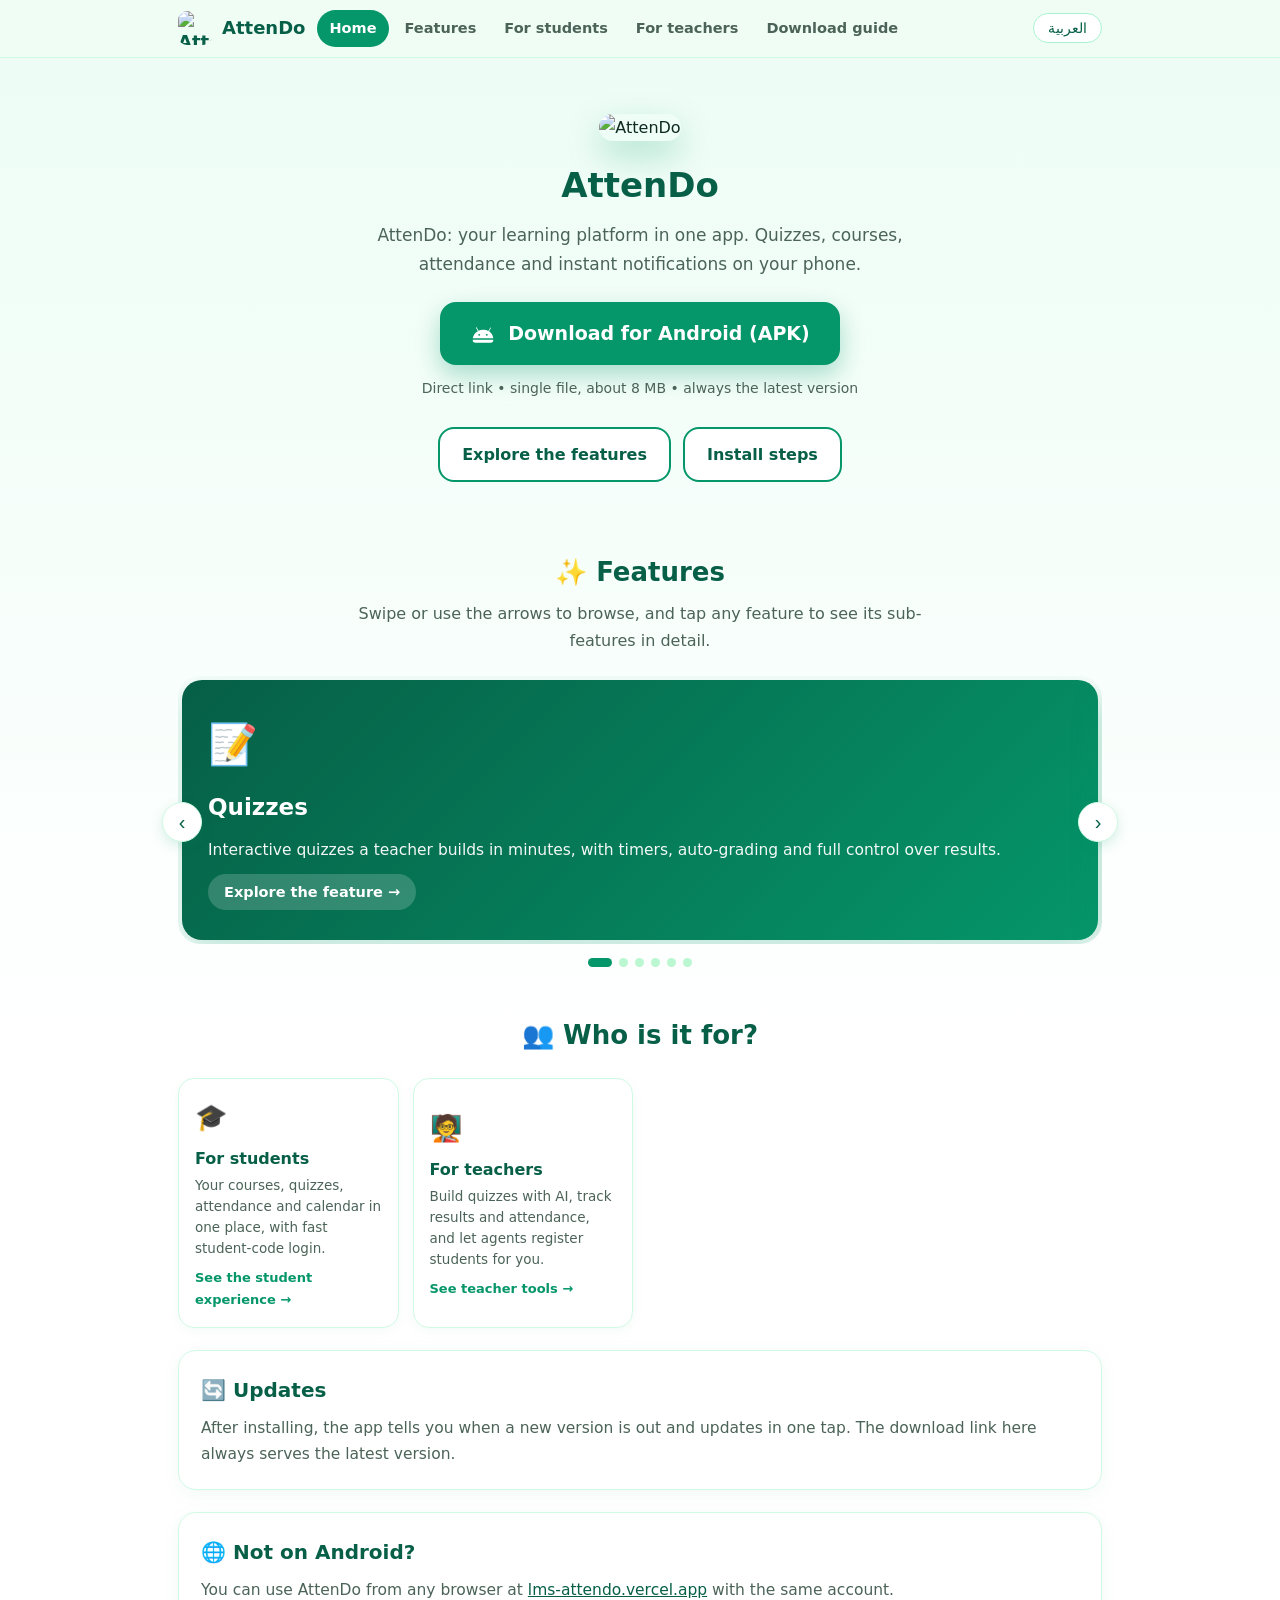
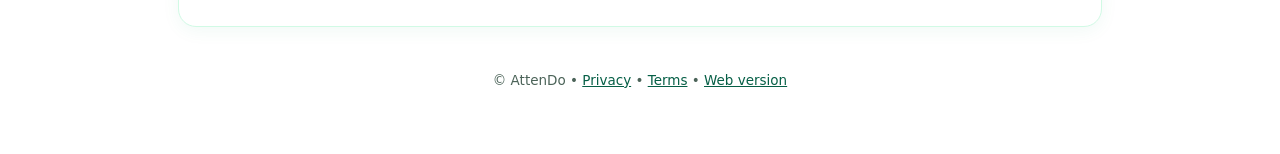
==== commit 0e37e98d: "Load logo live from the app" ====
--- a/index.html
+++ b/index.html
@@ -6,15 +6,15 @@
 <title>AttenDo أتيندو | تحميل تطبيق الأندرويد</title>
 <meta name="description" content="حمّل تطبيق AttenDo (أتيندو) لأجهزة أندرويد برابط مباشر: اختبارات، حضور، مقررات، وكلاء. Download the AttenDo Android app with a direct link.">
 <meta name="theme-color" content="#059669">
-<link rel="icon" href="[data-uri]">
-<link rel="apple-touch-icon" href="[data-uri]">
+<link rel="icon" href="https://lms-attendo.vercel.app/api/icon/32">
+<link rel="apple-touch-icon" href="https://lms-attendo.vercel.app/api/icon/180">
 <meta property="og:title" content="AttenDo أتيندو | تطبيق الأندرويد">
 <meta property="og:description" content="تطبيق أتيندو التعليمي: اختبارات، حضور، مقررات، وكلاء. تحميل مباشر بدون متجر.">
 <link rel="stylesheet" href="assets/style.css">
 </head>
 <body>
 <header class="hdr"><div class="bar">
-  <a class="brand" href="index.html"><img src="[data-uri]" alt="AttenDo"><span>AttenDo</span></a>
+  <a class="brand" href="index.html"><img src="https://lms-attendo.vercel.app/api/icon/192" alt="AttenDo"><span>AttenDo</span></a>
   <nav class="nav">
     <a href="index.html"><span data-l="ar">الرئيسية</span><span data-l="en">Home</span></a>
     <a href="features.html"><span data-l="ar">المميزات</span><span data-l="en">Features</span></a>
@@ -27,7 +27,7 @@
 
 <div class="wrap">
   <section class="hero">
-    <img src="[data-uri]" alt="AttenDo">
+    <img src="https://lms-attendo.vercel.app/api/icon/192" alt="AttenDo">
     <h1>AttenDo</h1>
     <p class="sub"><span data-l="ar">أتيندو: منصتك التعليمية في تطبيق واحد. اختبارات ومقررات وحضور وإشعارات مباشرة على موبايلك.</span><span data-l="en">AttenDo: your learning platform in one app. Quizzes, courses, attendance and instant notifications on your phone.</span></p>
     <a class="btn" href="https://github.com/edumahmoud/attendo-releases/releases/latest/download/AttenDo.apk" rel="noopener">
--- a/assets/style.css
+++ b/assets/style.css
@@ -0,0 +1,146 @@
+*{box-sizing:border-box;margin:0;padding:0}
+:root{--g:#059669;--gd:#065f46;--bl:#0369a1;--bg:#f0fdf4;--ink:#0f2a22;--mut:#4b6358;--line:#d1fae5}
+body{font-family:system-ui,-apple-system,"Segoe UI",Tahoma,Arial,sans-serif;background:linear-gradient(180deg,#ecfdf5 0%,#fff 60%);color:var(--ink);line-height:1.7;min-height:100vh}
+.wrap{max-width:960px;margin:0 auto;padding:16px 18px 60px}
+a{color:var(--gd)}
+
+/* header */
+.hdr{position:sticky;top:0;z-index:50;background:rgba(240,253,244,.92);backdrop-filter:blur(8px);border-bottom:1px solid var(--line)}
+.hdr .bar{max-width:960px;margin:0 auto;padding:10px 18px;display:flex;align-items:center;gap:12px;flex-wrap:wrap}
+.brand{display:flex;align-items:center;gap:10px;font-weight:800;color:var(--gd);text-decoration:none;font-size:18px}
+.brand img{width:34px;height:34px;border-radius:9px}
+.nav{display:flex;gap:4px;flex:1;overflow-x:auto;scrollbar-width:none}
+.nav::-webkit-scrollbar{display:none}
+.nav a{white-space:nowrap;text-decoration:none;color:var(--mut);font-weight:600;font-size:14.5px;padding:6px 12px;border-radius:999px}
+.nav a.on{background:var(--g);color:#fff}
+.nav a:not(.on):hover{background:#d1fae5;color:var(--gd)}
+.lang{border:1px solid #a7f3d0;background:#fff;color:var(--gd);border-radius:999px;padding:6px 14px;font-size:14px;cursor:pointer;flex:none}
+
+/* hero */
+.hero{text-align:center;padding:40px 0 22px}
+.hero img{width:108px;height:108px;border-radius:26px;box-shadow:0 14px 34px rgba(5,150,105,.28)}
+h1{font-size:34px;margin:16px 0 6px;color:var(--gd)}
+.sub{color:var(--mut);font-size:17px;max-width:560px;margin:0 auto 24px}
+.btn{display:inline-flex;align-items:center;gap:12px;background:var(--g);color:#fff;text-decoration:none;font-weight:700;font-size:19px;padding:15px 30px;border-radius:16px;box-shadow:0 10px 24px rgba(5,150,105,.32);transition:transform .15s,background .15s;border:0;cursor:pointer}
+.btn:hover{background:var(--gd);transform:translateY(-2px)}
+.btn svg{width:26px;height:26px;fill:#fff;flex:none}
+.btn.ghost{background:#fff;color:var(--gd);border:2px solid var(--g);box-shadow:none;font-size:16px;padding:12px 22px}
+.btn.ghost:hover{background:#ecfdf5}
+.meta{color:var(--mut);font-size:14px;margin-top:12px}
+.cta-row{display:flex;gap:12px;justify-content:center;flex-wrap:wrap;margin-top:26px}
+
+/* generic cards & sections */
+.card{background:#fff;border:1px solid var(--line);border-radius:18px;padding:22px;margin-top:22px;box-shadow:0 4px 18px rgba(5,150,105,.06)}
+.card h2{font-size:20px;color:var(--gd);margin-bottom:8px}
+.card h3{font-size:17px;color:var(--gd);margin:14px 0 4px}
+.card p{color:var(--mut);font-size:15.5px}
+ol,ul.pad{padding-inline-start:22px;margin-top:10px}
+ol li,ul.pad li{margin:9px 0;font-size:15.5px;color:var(--ink)}
+ol li b,ul.pad li b{color:var(--gd)}
+.warn{background:#fffbeb;border-color:#fde68a}
+.warn h2{color:#92400e}
+.warn p{color:#78350f}
+.warn li b{color:#92400e}
+.sec{margin-top:46px}
+.sec>h2{font-size:26px;color:var(--gd);text-align:center}
+.sec>p.lead{color:var(--mut);text-align:center;max-width:600px;margin:6px auto 22px}
+.pgh{padding:34px 0 8px;text-align:center}
+.pgh h1{margin-top:0}
+.pgh p{color:var(--mut);max-width:620px;margin:6px auto 0}
+footer{text-align:center;color:var(--mut);font-size:13.5px;margin-top:40px;line-height:2}
+
+/* i18n */
+[data-l]{display:none}
+html[lang=ar] [data-l=ar],html[lang=en] [data-l=en]{display:revert}
+
+/* carousel */
+.car{position:relative;margin-top:18px}
+.car .view{overflow:hidden;border-radius:22px}
+.car .track{display:flex;transition:transform .35s ease}
+html[dir=rtl] .car .track{direction:ltr}
+.car .slide{flex:0 0 100%;padding:4px}
+.fcard{background:linear-gradient(135deg,#065f46,#059669);color:#fff;border-radius:20px;padding:30px 26px;min-height:230px;display:flex;flex-direction:column;gap:10px;box-shadow:0 14px 34px rgba(5,150,105,.25);cursor:pointer;border:0;text-align:start;width:100%;font:inherit}
+.fcard:hover{filter:brightness(1.06)}
+.fcard .ic{font-size:40px}
+.fcard h3{font-size:23px}
+.fcard p{opacity:.95;font-size:15.5px}
+.fcard .more{margin-top:auto;font-weight:700;font-size:14.5px;background:rgba(255,255,255,.18);align-self:flex-start;padding:6px 16px;border-radius:999px}
+.car .arr{position:absolute;top:50%;transform:translateY(-50%);width:40px;height:40px;border-radius:50%;border:1px solid var(--line);background:#fff;color:var(--gd);font-size:20px;cursor:pointer;z-index:5;box-shadow:0 4px 12px rgba(5,150,105,.15);display:flex;align-items:center;justify-content:center;line-height:1}
+.car .arr:hover{background:#ecfdf5}
+.car .prev{inset-inline-start:-6px}
+.car .next{inset-inline-end:-6px}
+.dots{display:flex;gap:7px;justify-content:center;margin-top:14px}
+.dots button{width:9px;height:9px;border-radius:50%;border:0;background:#bbf7d0;cursor:pointer;padding:0}
+.dots button.on{background:var(--g);width:24px;border-radius:99px}
+
+/* feature explorer */
+.crumbs{display:flex;flex-wrap:wrap;gap:6px;align-items:center;margin:26px 0 4px;font-size:14.5px}
+.crumbs button{border:0;background:#fff;color:var(--gd);font-weight:700;cursor:pointer;padding:5px 12px;border-radius:999px;border:1px solid var(--line);font-size:14px}
+.crumbs button:hover{background:#ecfdf5}
+.crumbs span.sep{color:var(--mut)}
+.fnode{margin-top:14px}
+.fnode .fhead{background:#fff;border:1px solid var(--line);border-radius:18px;padding:22px;box-shadow:0 4px 18px rgba(5,150,105,.06)}
+.fnode .fhead .ic{font-size:34px}
+.fnode .fhead h2{font-size:23px;color:var(--gd);margin:6px 0 4px}
+.fnode .fhead>p{color:var(--mut);font-size:15.5px}
+.fnode .pts{margin:14px 0 0;padding-inline-start:20px}
+.fnode .pts li{margin:7px 0;font-size:15px}
+.kids{display:grid;grid-template-columns:repeat(auto-fill,minmax(220px,1fr));gap:14px;margin-top:18px}
+.kid{background:#fff;border:1px solid var(--line);border-radius:16px;padding:16px;cursor:pointer;font:inherit;text-align:start;transition:border .15s,transform .15s;box-shadow:0 3px 12px rgba(5,150,105,.05)}
+.kid:hover{border-color:var(--g);transform:translateY(-2px)}
+.kid .ic{font-size:26px}
+.kid h4{font-size:16px;color:var(--gd);margin:6px 0 3px}
+.kid p{color:var(--mut);font-size:13.5px;line-height:1.55}
+.kid .go{color:var(--g);font-weight:700;font-size:13px;margin-top:8px;display:block}
+
+/* phone mockups */
+.star{background:linear-gradient(135deg,#065f46,#059669);color:#fff;border-radius:22px;padding:24px 20px;display:grid;grid-template-columns:1fr;gap:18px;align-items:center;box-shadow:0 14px 34px rgba(5,150,105,.28)}
+.star h3{font-size:22px;margin-bottom:6px}.star p{opacity:.95;font-size:16px}
+.star ul{margin:10px 0 0;padding-inline-start:20px}.star li{margin:5px 0;font-size:15.5px}
+.tag{display:inline-block;background:#fde68a;color:#78350f;font-weight:700;font-size:13px;padding:3px 12px;border-radius:999px;margin-bottom:10px}
+.phones{display:grid;grid-template-columns:repeat(auto-fit,minmax(210px,1fr));gap:26px 14px;justify-items:center;margin-top:24px}
+.pf{margin:0;text-align:center;width:min(100%,250px)}
+.pf figcaption{margin-top:10px;font-weight:700;color:var(--gd);font-size:15px}
+.star .pf figcaption{color:#fff}
+.ph{background:#0f172a;border-radius:34px;padding:9px;box-shadow:0 18px 40px rgba(15,23,42,.28);position:relative}
+.nt{position:absolute;top:9px;left:50%;transform:translateX(-50%);width:70px;height:16px;background:#0f172a;border-radius:0 0 12px 12px;z-index:3}
+.sc{background:#f8fafc;border-radius:26px;height:470px;overflow:hidden;display:flex;flex-direction:column;text-align:start;color:#0f172a;direction:inherit}
+.ab{background:var(--bl);color:#fff;padding:26px 14px 10px;font-size:14px}
+.bd{flex:1;padding:10px;overflow:hidden;display:flex;flex-direction:column;gap:8px}
+.bd.c{align-items:center;text-align:center}
+.bn{display:flex;border-top:1px solid #e2e8f0;background:#fff;padding:5px 0}
+.bn div{flex:1;text-align:center;color:#64748b}.bn em{display:block;font-style:normal;font-size:15px}.bn small{font-size:9px}
+.bn .on{color:var(--bl);font-weight:700}
+.row3{display:flex;gap:6px}.st{flex:1;background:#fff;border:1px solid #e2e8f0;border-radius:10px;padding:7px 4px;text-align:center}
+.st b{display:block;font-size:16px;color:var(--bl)}.st small{font-size:9px;display:block;white-space:nowrap;color:#64748b}
+.cd{background:#fff;border:1px solid #e2e8f0;border-radius:12px;padding:9px 10px;font-size:11.5px}
+.cd h4{font-size:12px;color:#0f172a;margin-bottom:4px}.cd p{margin:3px 0;color:#334155}
+.hi{font-weight:700;font-size:14px}
+.pb{height:7px;background:#e2e8f0;border-radius:9px;overflow:hidden;margin:4px 0}.pb i{display:block;height:100%;background:var(--g)}
+.bd small{font-size:10.5px;color:#64748b}
+.tm{align-self:center;background:#fef3c7;color:#92400e;border-radius:999px;padding:2px 12px;font-size:12px;font-weight:700}
+.q h4{font-size:12.5px;margin-bottom:8px}
+.op{border:1px solid #cbd5e1;border-radius:9px;padding:7px 9px;margin:5px 0;font-size:12px;background:#fff}
+.op.sel{border-color:var(--g);background:#ecfdf5;color:#065f46;font-weight:700}
+.btn2{background:var(--g);color:#fff;text-align:center;border-radius:10px;padding:8px;font-weight:700;font-size:12.5px}
+.btn2.sm{padding:6px;font-size:11.5px}
+.qr{width:128px;height:128px;margin:6px 0;border-radius:8px;background:conic-gradient(#0f172a 25%,#fff 0 50%,#0f172a 0 75%,#fff 0) 0 0/16px 16px;border:6px solid #fff;box-shadow:0 0 0 1px #cbd5e1}
+.ag{display:flex;flex-wrap:wrap;align-items:center;gap:4px 6px}.ag b{font-size:12px;flex:1}.ag small{width:100%}
+.ag.off{opacity:.65}
+.bg{background:#d1fae5;color:#065f46;border-radius:999px;font-size:9.5px;padding:1px 8px;font-weight:700}.bg.g{background:#e2e8f0;color:#475569}
+.bars{display:flex;align-items:flex-end;gap:6px;height:70px}.bars i{flex:1;background:var(--bl);border-radius:4px 4px 0 0}
+.rw{display:flex;justify-content:space-between;padding:6px 0;border-bottom:1px solid #f1f5f9;font-size:12px}.rw:last-child{border:0}.rw b{color:var(--bl)}
+.note{text-align:center;color:var(--mut);font-size:12.5px;margin-top:14px}
+
+/* steps for download page */
+.step{display:flex;gap:14px;align-items:flex-start;margin:16px 0}
+.step .n{flex:none;width:34px;height:34px;border-radius:50%;background:var(--g);color:#fff;font-weight:800;display:flex;align-items:center;justify-content:center}
+.step .t b{color:var(--gd);display:block;font-size:16px}
+.step .t span{color:var(--mut);font-size:14.5px}
+
+@media(min-width:760px){
+  .star{grid-template-columns:1.1fr .9fr;padding:30px}
+  .star .pf{justify-self:center}
+  .car .prev{inset-inline-start:-16px}
+  .car .next{inset-inline-end:-16px}
+}
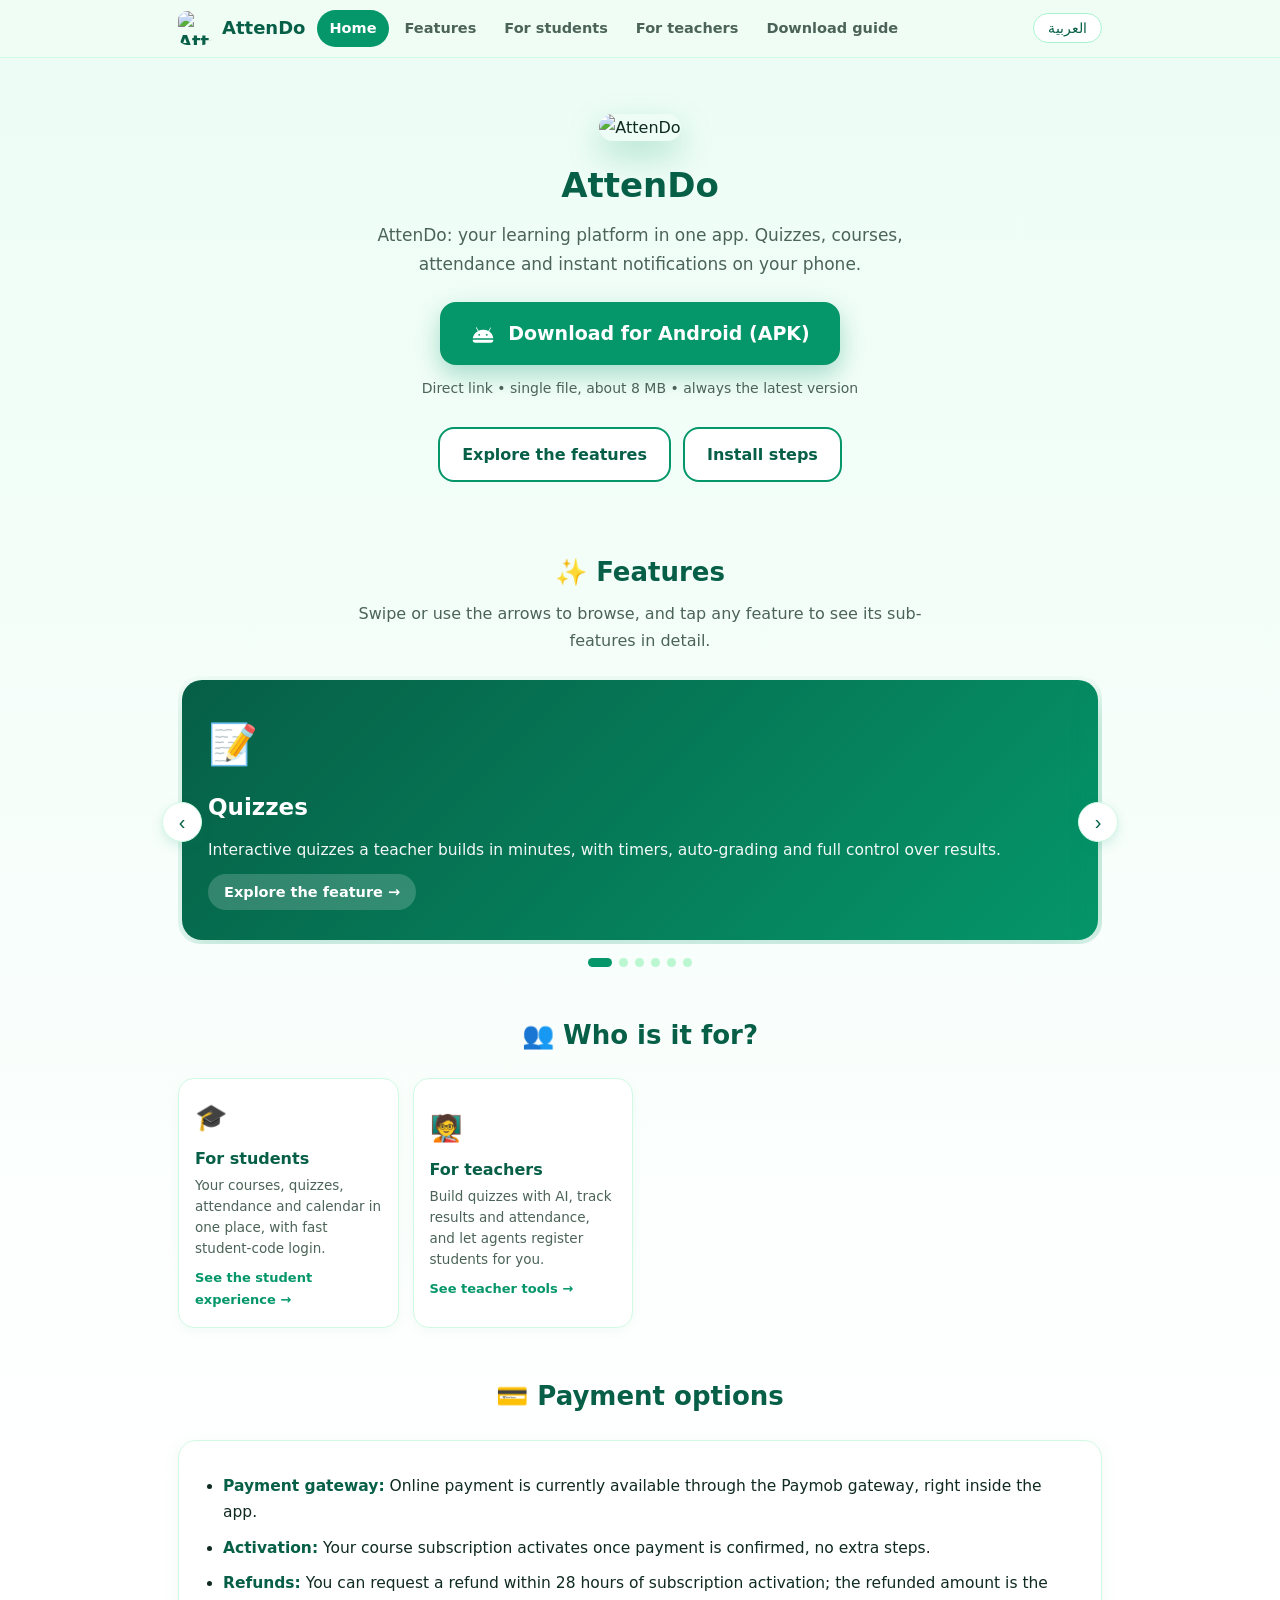
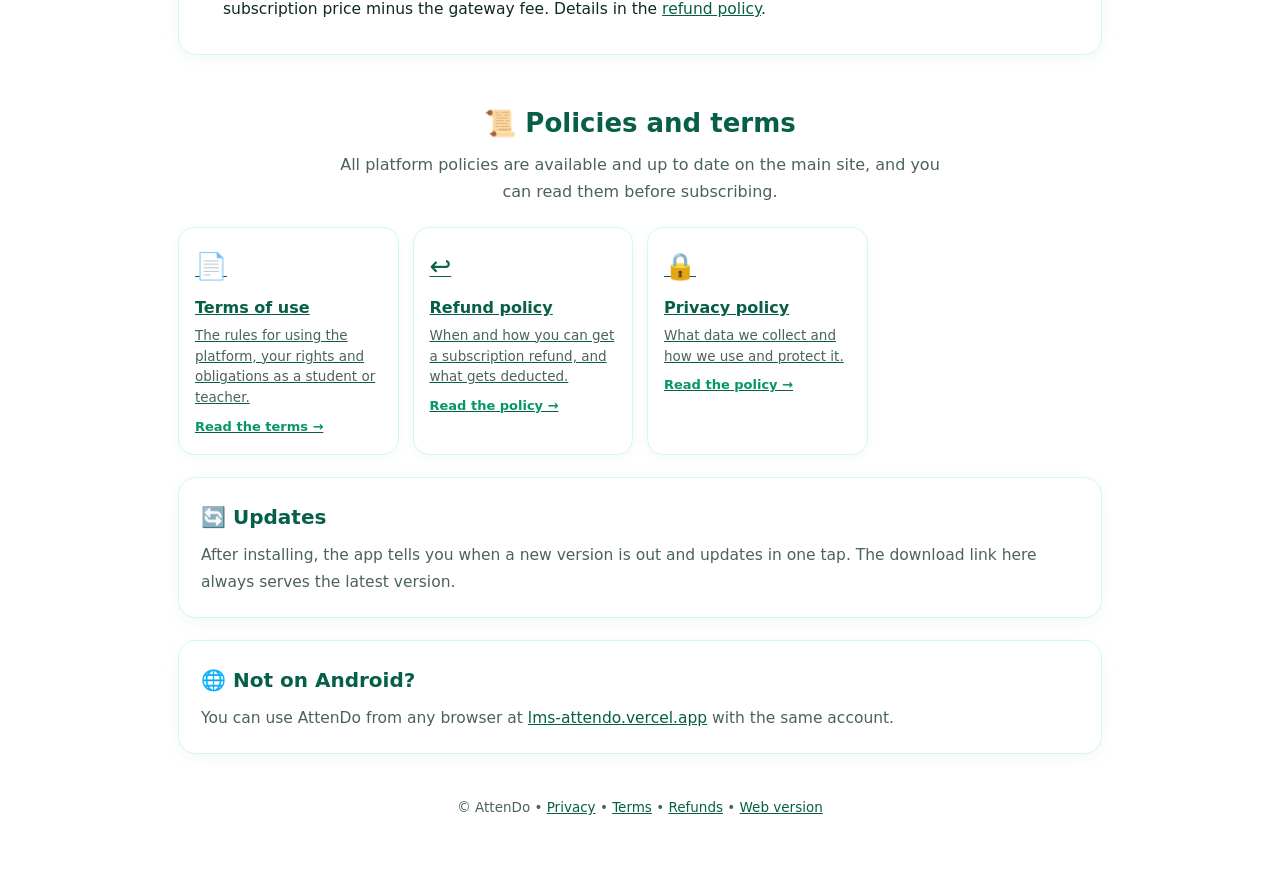
==== commit cd3eff8d: "Add payment options and policies sections to home page" ====
--- a/index.html
+++ b/index.html
@@ -65,6 +65,42 @@
     </div>
   </section>
 
+  <section class="sec" id="pay">
+    <h2>💳 <span data-l="ar">طرق الدفع المتاحة</span><span data-l="en">Payment options</span></h2>
+    <div class="card">
+      <ul class="pad">
+        <li><b><span data-l="ar">بوابة الدفع:</span><span data-l="en">Payment gateway:</span></b> <span data-l="ar">الدفع الإلكتروني متاح حاليًا من خلال بوابة Paymob، وبتدفع من جوّه التطبيق مباشرة.</span><span data-l="en">Online payment is currently available through the Paymob gateway, right inside the app.</span></li>
+        <li><b><span data-l="ar">التفعيل:</span><span data-l="en">Activation:</span></b> <span data-l="ar">اشتراكك في المقرر بيتفعّل بعد تأكيد الدفع، من غير أي خطوة إضافية.</span><span data-l="en">Your course subscription activates once payment is confirmed, no extra steps.</span></li>
+        <li><b><span data-l="ar">الاسترجاع:</span><span data-l="en">Refunds:</span></b> <span data-l="ar">تقدر تطلب استرداد فلوسك خلال ٢٨ ساعة من تفعيل الاشتراك، والمبلغ المسترد هو سعر الاشتراك بعد خصم رسوم بوابة الدفع. التفاصيل في <a href="https://lms-attendo.vercel.app/refund">سياسة الاسترجاع</a>.</span><span data-l="en">You can request a refund within 28 hours of subscription activation; the refunded amount is the subscription price minus the gateway fee. Details in the <a href="https://lms-attendo.vercel.app/refund">refund policy</a>.</span></li>
+      </ul>
+    </div>
+  </section>
+
+  <section class="sec" id="policies">
+    <h2>📜 <span data-l="ar">السياسات والشروط</span><span data-l="en">Policies and terms</span></h2>
+    <p class="lead"><span data-l="ar">كل سياسات المنصة متاحة ومحدّثة على الموقع الرئيسي، وتقدر تقراها قبل ما تشترك.</span><span data-l="en">All platform policies are available and up to date on the main site, and you can read them before subscribing.</span></p>
+    <div class="kids" style="margin-top:20px">
+      <a class="kid" href="https://lms-attendo.vercel.app/terms">
+        <span class="ic">📄</span>
+        <h4><span data-l="ar">الشروط والأحكام</span><span data-l="en">Terms of use</span></h4>
+        <p><span data-l="ar">قواعد استخدام المنصة وحقوقك والتزاماتك كطالب أو معلم.</span><span data-l="en">The rules for using the platform, your rights and obligations as a student or teacher.</span></p>
+        <span class="go"><span data-l="ar">اقرأ الشروط ←</span><span data-l="en">Read the terms →</span></span>
+      </a>
+      <a class="kid" href="https://lms-attendo.vercel.app/refund">
+        <span class="ic">↩️</span>
+        <h4><span data-l="ar">سياسة الاسترجاع</span><span data-l="en">Refund policy</span></h4>
+        <p><span data-l="ar">متى وإزاي تقدر تسترد فلوس الاشتراك، وإيه اللي بيتخصم منها.</span><span data-l="en">When and how you can get a subscription refund, and what gets deducted.</span></p>
+        <span class="go"><span data-l="ar">اقرأ السياسة ←</span><span data-l="en">Read the policy →</span></span>
+      </a>
+      <a class="kid" href="https://lms-attendo.vercel.app/privacy">
+        <span class="ic">🔒</span>
+        <h4><span data-l="ar">سياسة الخصوصية</span><span data-l="en">Privacy policy</span></h4>
+        <p><span data-l="ar">إيه البيانات اللي بنجمعها وإزاي بنستخدمها ونحميها.</span><span data-l="en">What data we collect and how we use and protect it.</span></p>
+        <span class="go"><span data-l="ar">اقرأ السياسة ←</span><span data-l="en">Read the policy →</span></span>
+      </a>
+    </div>
+  </section>
+
   <section class="card">
     <h2>🔄 <span data-l="ar">التحديثات</span><span data-l="en">Updates</span></h2>
     <p><span data-l="ar">بعد التثبيت، التطبيق بيبلغك بنفسه لما يبقى فيه إصدار جديد ويحدّث بضغطة واحدة. ورابط التحميل هنا دايمًا بينزّل آخر إصدار.</span><span data-l="en">After installing, the app tells you when a new version is out and updates in one tap. The download link here always serves the latest version.</span></p>
@@ -76,8 +112,8 @@
   </section>
 
   <footer>
-    <span data-l="ar">© AttenDo أتيندو • <a href="https://lms-attendo.vercel.app/privacy">الخصوصية</a> • <a href="https://lms-attendo.vercel.app/terms">الشروط</a> • <a href="https://lms-attendo.vercel.app">النسخة على المتصفح</a></span>
-    <span data-l="en">© AttenDo • <a href="https://lms-attendo.vercel.app/privacy">Privacy</a> • <a href="https://lms-attendo.vercel.app/terms">Terms</a> • <a href="https://lms-attendo.vercel.app">Web version</a></span>
+    <span data-l="ar">© AttenDo أتيندو • <a href="https://lms-attendo.vercel.app/privacy">الخصوصية</a> • <a href="https://lms-attendo.vercel.app/terms">الشروط</a> • <a href="https://lms-attendo.vercel.app/refund">الاسترجاع</a> • <a href="https://lms-attendo.vercel.app">النسخة على المتصفح</a></span>
+    <span data-l="en">© AttenDo • <a href="https://lms-attendo.vercel.app/privacy">Privacy</a> • <a href="https://lms-attendo.vercel.app/terms">Terms</a> • <a href="https://lms-attendo.vercel.app/refund">Refunds</a> • <a href="https://lms-attendo.vercel.app">Web version</a></span>
   </footer>
 </div>
 
--- a/assets/style.css
+++ b/assets/style.css
@@ -144,3 +144,5 @@
   .car .prev{inset-inline-start:-16px}
   .car .next{inset-inline-end:-16px}
 }
+
+@media(max-width:640px){.hdr .bar{padding:8px 12px;gap:8px}.hdr .brand{order:1}.hdr .lang{order:2;margin-inline-start:auto}.nav{order:3;flex:1 1 100%;flex-wrap:wrap;overflow:visible;gap:4px}.nav a{font-size:13.5px;padding:5px 10px}}
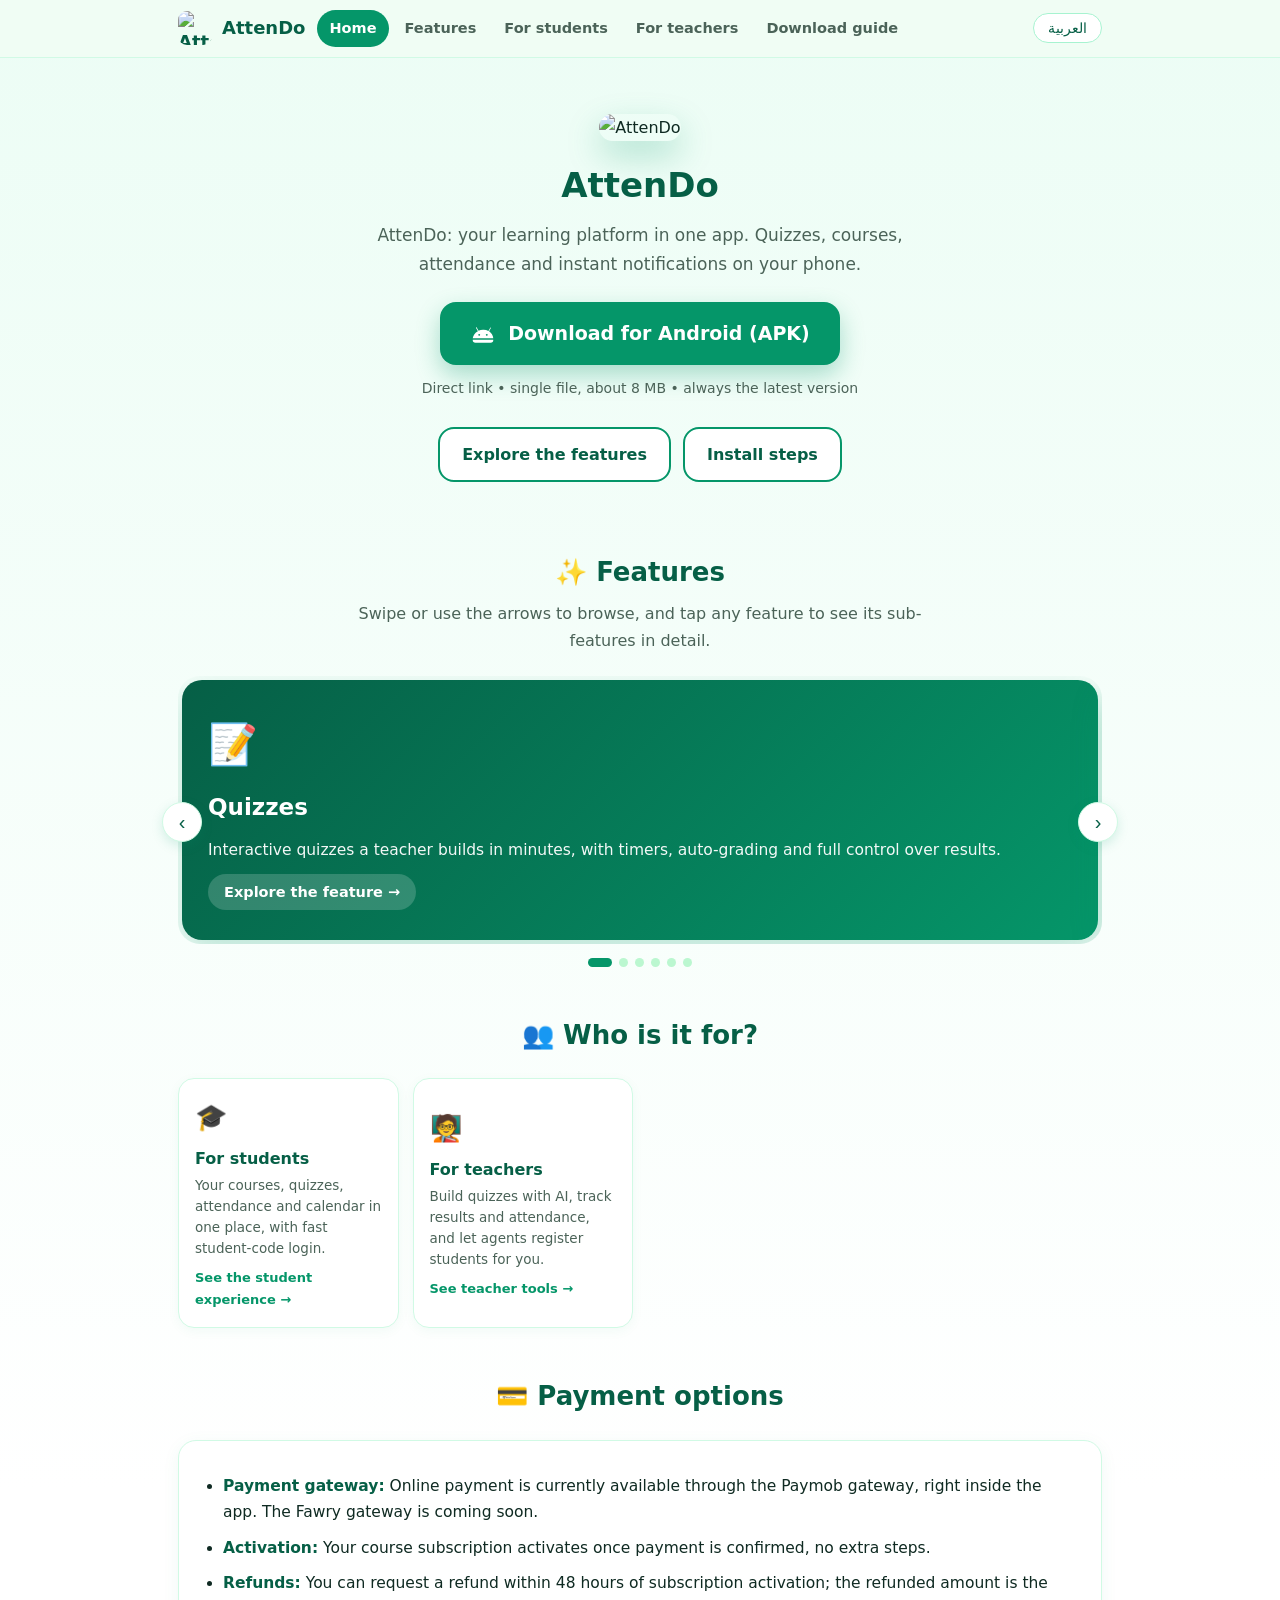
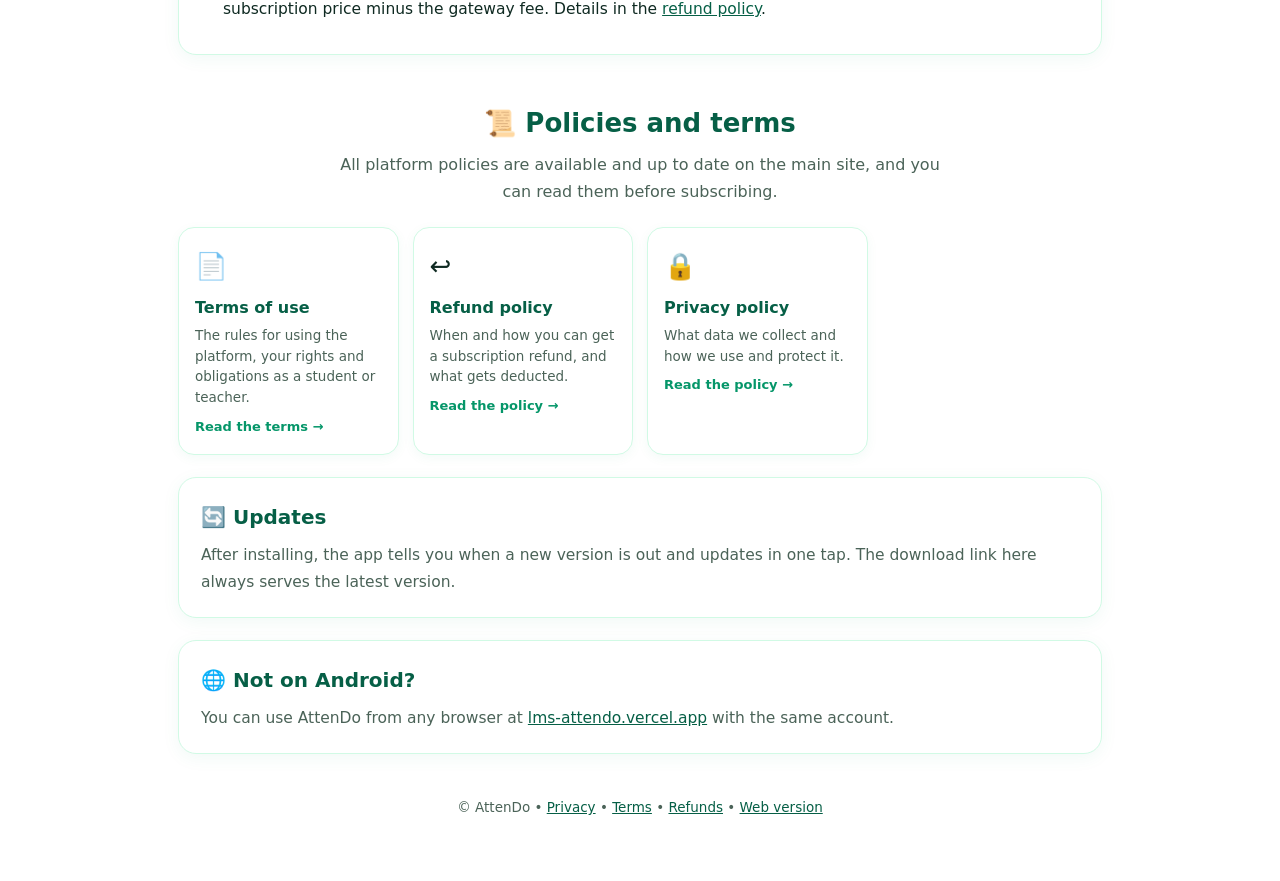
==== commit 58423dac: "Refund window 48 hours; add Fawry gateway as coming soon" ====
--- a/index.html
+++ b/index.html
@@ -69,9 +69,9 @@
     <h2>💳 <span data-l="ar">طرق الدفع المتاحة</span><span data-l="en">Payment options</span></h2>
     <div class="card">
       <ul class="pad">
-        <li><b><span data-l="ar">بوابة الدفع:</span><span data-l="en">Payment gateway:</span></b> <span data-l="ar">الدفع الإلكتروني متاح حاليًا من خلال بوابة Paymob، وبتدفع من جوّه التطبيق مباشرة.</span><span data-l="en">Online payment is currently available through the Paymob gateway, right inside the app.</span></li>
+        <li><b><span data-l="ar">بوابة الدفع:</span><span data-l="en">Payment gateway:</span></b> <span data-l="ar">الدفع الإلكتروني متاح حاليًا من خلال بوابة Paymob، وبتدفع من جوّه التطبيق مباشرة. بوابة فوري (Fawry) قريباً.</span><span data-l="en">Online payment is currently available through the Paymob gateway, right inside the app. The Fawry gateway is coming soon.</span></li>
         <li><b><span data-l="ar">التفعيل:</span><span data-l="en">Activation:</span></b> <span data-l="ar">اشتراكك في المقرر بيتفعّل بعد تأكيد الدفع، من غير أي خطوة إضافية.</span><span data-l="en">Your course subscription activates once payment is confirmed, no extra steps.</span></li>
-        <li><b><span data-l="ar">الاسترجاع:</span><span data-l="en">Refunds:</span></b> <span data-l="ar">تقدر تطلب استرداد فلوسك خلال ٢٨ ساعة من تفعيل الاشتراك، والمبلغ المسترد هو سعر الاشتراك بعد خصم رسوم بوابة الدفع. التفاصيل في <a href="https://lms-attendo.vercel.app/refund">سياسة الاسترجاع</a>.</span><span data-l="en">You can request a refund within 28 hours of subscription activation; the refunded amount is the subscription price minus the gateway fee. Details in the <a href="https://lms-attendo.vercel.app/refund">refund policy</a>.</span></li>
+        <li><b><span data-l="ar">الاسترجاع:</span><span data-l="en">Refunds:</span></b> <span data-l="ar">تقدر تطلب استرداد فلوسك خلال ٤٨ ساعة من تفعيل الاشتراك، والمبلغ المسترد هو سعر الاشتراك بعد خصم رسوم بوابة الدفع. التفاصيل في <a href="https://lms-attendo.vercel.app/refund">سياسة الاسترجاع</a>.</span><span data-l="en">You can request a refund within 48 hours of subscription activation; the refunded amount is the subscription price minus the gateway fee. Details in the <a href="https://lms-attendo.vercel.app/refund">refund policy</a>.</span></li>
       </ul>
     </div>
   </section>
--- a/assets/style.css
+++ b/assets/style.css
@@ -92,6 +92,7 @@
 .kid h4{font-size:16px;color:var(--gd);margin:6px 0 3px}
 .kid p{color:var(--mut);font-size:13.5px;line-height:1.55}
 .kid .go{color:var(--g);font-weight:700;font-size:13px;margin-top:8px;display:block}
+.kids a.kid{text-decoration:none;color:inherit;display:block}
 
 /* phone mockups */
 .star{background:linear-gradient(135deg,#065f46,#059669);color:#fff;border-radius:22px;padding:24px 20px;display:grid;grid-template-columns:1fr;gap:18px;align-items:center;box-shadow:0 14px 34px rgba(5,150,105,.28)}
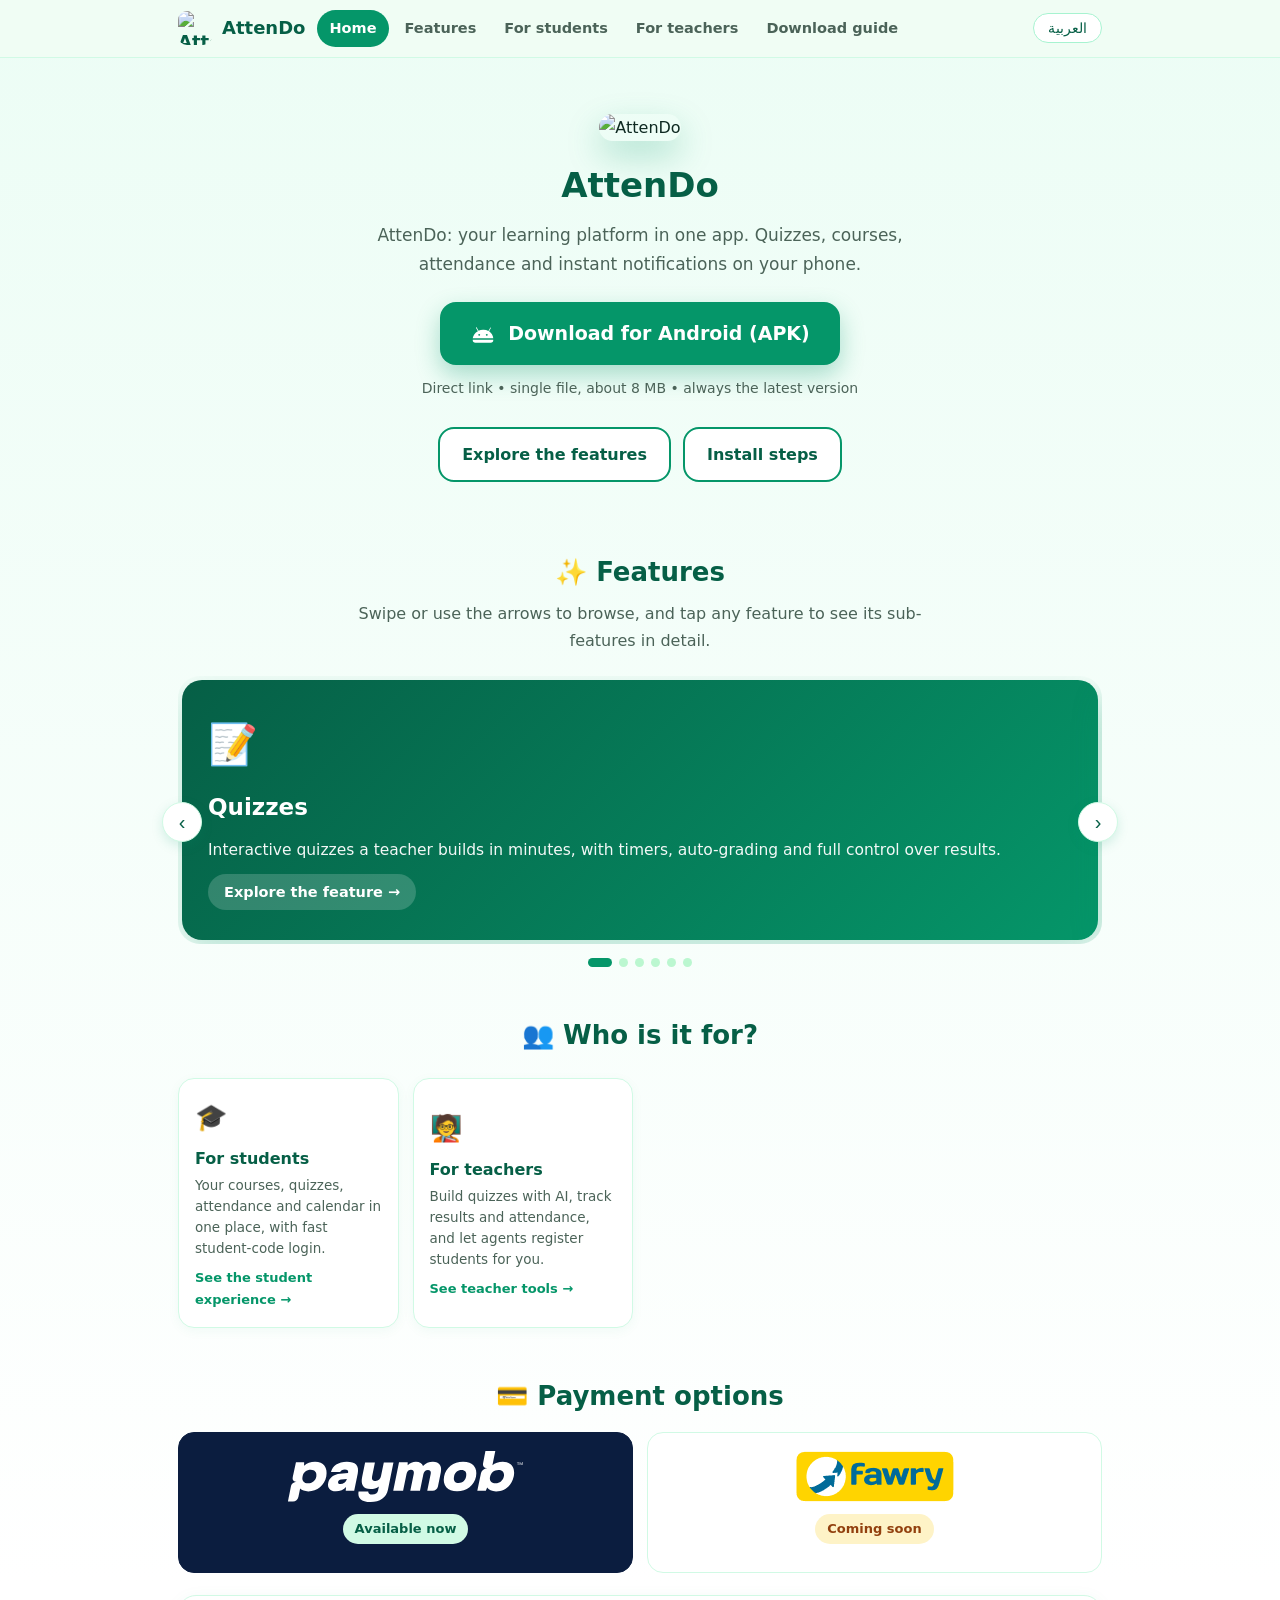
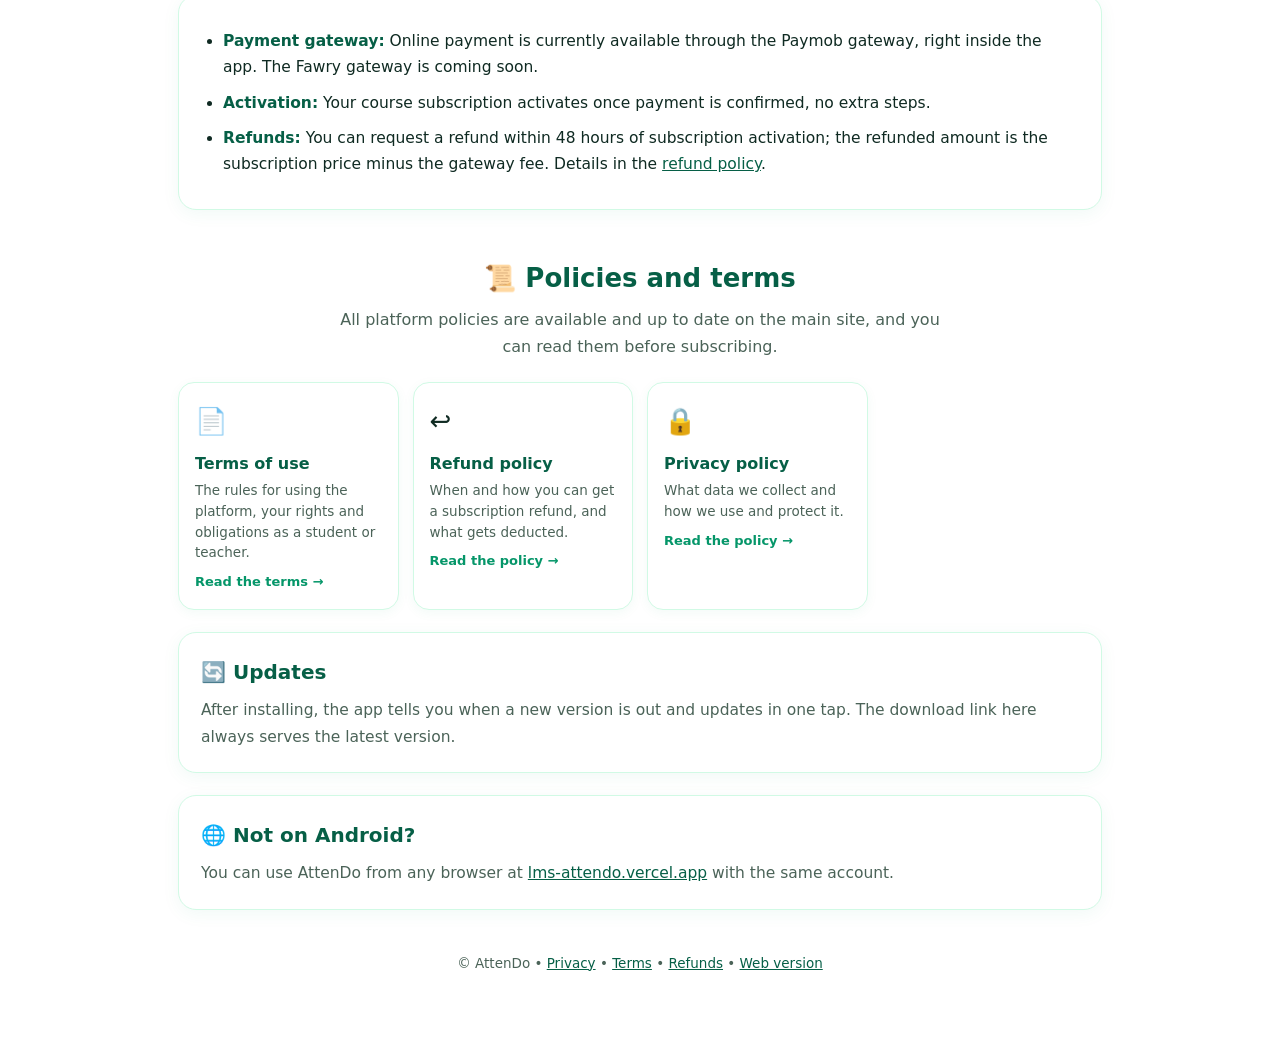
==== commit 618f9fec: "Show Paymob and Fawry gateway cards with logos" ====
--- a/index.html
+++ b/index.html
@@ -67,6 +67,10 @@
 
   <section class="sec" id="pay">
     <h2>💳 <span data-l="ar">طرق الدفع المتاحة</span><span data-l="en">Payment options</span></h2>
+    <div class="gws">
+      <div class="gw dark"><img src="assets/pay/paymob.svg" alt="Paymob" width="148" height="32"><span class="tag ok"><span data-l="ar">متاحة الآن</span><span data-l="en">Available now</span></span></div>
+      <div class="gw"><img src="assets/pay/fawry.png" alt="Fawry - فوري" width="158" height="51"><span class="tag soon"><span data-l="ar">قريباً</span><span data-l="en">Coming soon</span></span></div>
+    </div>
     <div class="card">
       <ul class="pad">
         <li><b><span data-l="ar">بوابة الدفع:</span><span data-l="en">Payment gateway:</span></b> <span data-l="ar">الدفع الإلكتروني متاح حاليًا من خلال بوابة Paymob، وبتدفع من جوّه التطبيق مباشرة. بوابة فوري (Fawry) قريباً.</span><span data-l="en">Online payment is currently available through the Paymob gateway, right inside the app. The Fawry gateway is coming soon.</span></li>
--- a/assets/style.css
+++ b/assets/style.css
@@ -147,3 +147,12 @@
 }
 
 @media(max-width:640px){.hdr .bar{padding:8px 12px;gap:8px}.hdr .brand{order:1}.hdr .lang{order:2;margin-inline-start:auto}.nav{order:3;flex:1 1 100%;flex-wrap:wrap;overflow:visible;gap:4px}.nav a{font-size:13.5px;padding:5px 10px}}
+
+/* payment gateways */
+.gws{display:grid;grid-template-columns:repeat(2,1fr);gap:14px;margin-top:14px}
+.gw{background:#fff;border:1px solid var(--line);border-radius:16px;padding:18px 12px;display:flex;flex-direction:column;align-items:center;justify-content:space-between;gap:12px;min-height:120px}
+.gw img{max-width:100%;max-height:52px;height:auto;width:auto;object-fit:contain;flex:1}
+.gw .tag{font-size:13px;font-weight:700;padding:4px 12px;border-radius:999px}
+.gw .tag.ok{background:#d1fae5;color:#065f46}
+.gw .tag.soon{background:#fef3c7;color:#92400e}
+.gw.dark{background:#0b1d3f;border-color:#0b1d3f}.gw.dark .tag.ok{background:#d1fae5}
